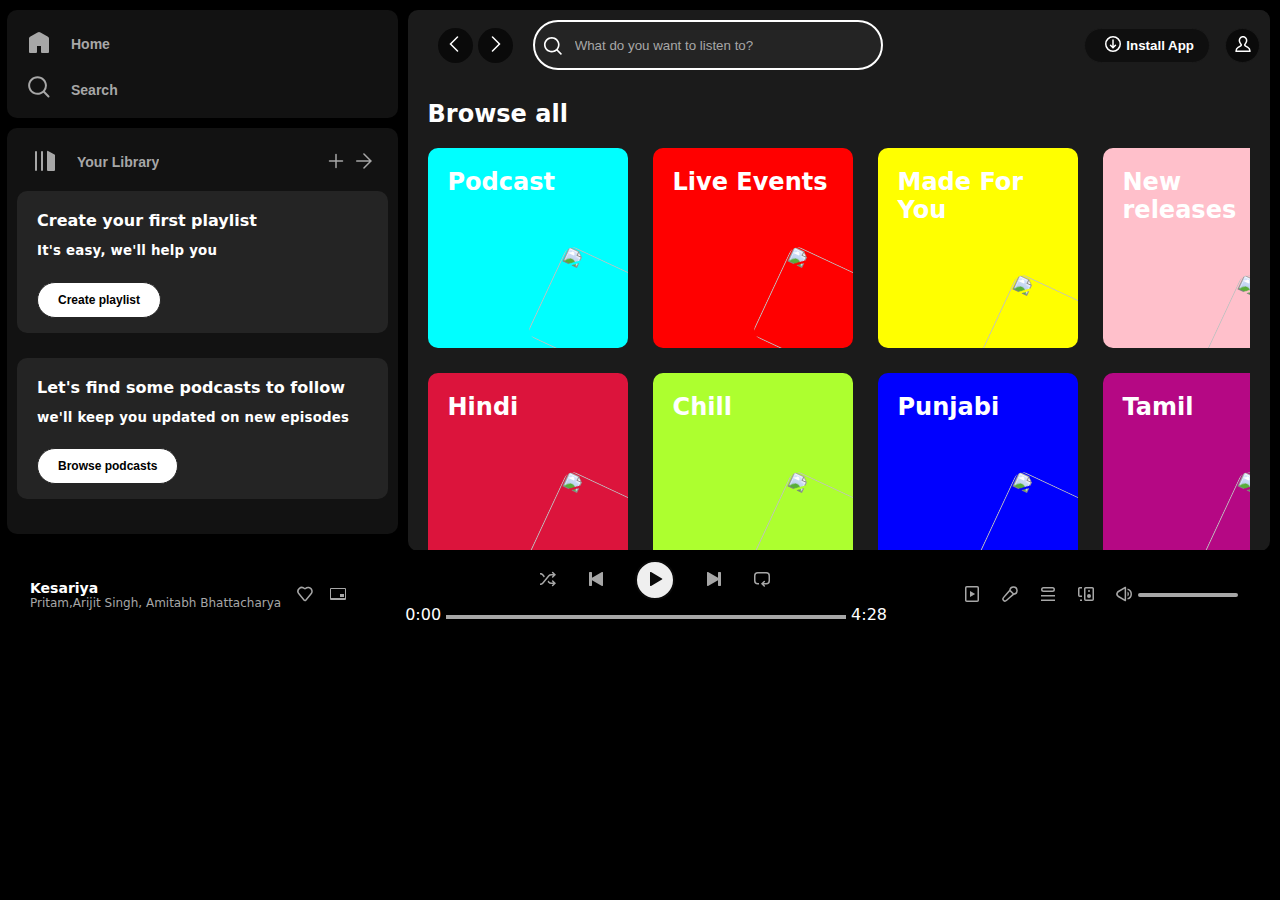
==== asset/page/search/index.html @ deefa43f "Add files via upload" ====
<!DOCTYPE html>
<html>
    <head>
        <meta charset="utf-8" />
        <meta http-equiv="X-UA-Compatible" content="IE=edge" />
        <title></title>
        <meta name="description" content="" />
        <meta name="viewport" content="width=device-width, initial-scale=1" />
        <link rel="stylesheet" href="../main/style.css" />
        <link rel="stylesheet" href="./style.css" />
    </head>
    <body>
        <div class="body">
            <div class="container">
                <div class="container1">
                    <div class="box">
                        <div class="box1">
                            <button class="home" onclick="main()">
                                <div class="home1">
                                    <svg role="img" height="24" width="24" aria-hidden="true" id="svg-home" class="svg svg-home" viewBox="0 0 24 24" data-encore-id="icon"><path d="M13.5 1.515a3 3 0 0 0-3 0L3 5.845a2 2 0 0 0-1 1.732V21a1 1 0 0 0 1 1h6a1 1 0 0 0 1-1v-6h4v6a1 1 0 0 0 1 1h6a1 1 0 0 0 1-1V7.577a2 2 0 0 0-1-1.732l-7.5-4.33z"></path></svg>
                                </div>
                                <div class="home2">
                                    <h4 id="home">Home</h4>
                                </div>
                            </button>
                            <button class="home search">
                                <div class="home1 search1">
                                    <svg role="img" height="24" width="24" aria-hidden="true" class="svg svg-home svg-search" viewBox="0 0 24 24" data-encore-id="icon"><path d="M10.533 1.279c-5.18 0-9.407 4.14-9.407 9.279s4.226 9.279 9.407 9.279c2.234 0 4.29-.77 5.907-2.058l4.353 4.353a1 1 0 1 0 1.414-1.414l-4.344-4.344a9.157 9.157 0 0 0 2.077-5.816c0-5.14-4.226-9.28-9.407-9.28zm-7.407 9.279c0-4.006 3.302-7.28 7.407-7.28s7.407 3.274 7.407 7.28-3.302 7.279-7.407 7.279-7.407-3.273-7.407-7.28z"></path></svg>
                                </div>
                                <div class="home2 search2">
                                    <h4>Search</h4>
                                </div>
                            </button>
                        </div>
                        <div class="box2 bx">
                            <div class="ur-lib home">
                                <button class="box2">
                                    <div class="ur-lib1 home1">
                                        <svg role="img" height="24" width="24" aria-hidden="true" viewBox="0 0 24 24" data-encore-id="icon" class="svg-ur-lib svg"><path d="M3 22a1 1 0 0 1-1-1V3a1 1 0 0 1 2 0v18a1 1 0 0 1-1 1zM15.5 2.134A1 1 0 0 0 14 3v18a1 1 0 0 0 1 1h6a1 1 0 0 0 1-1V6.464a1 1 0 0 0-.5-.866l-6-3.464zM9 2a1 1 0 0 0-1 1v18a1 1 0 1 0 2 0V3a1 1 0 0 0-1-1z"></path></svg>
                                    </div>
                                    <div class="ur-lib2 home2">
                                        <h4><a href="">Your Library</a></h4>
                                    </div>
                                </button>
                                <div class="svg-ur-lib2">
                                    <button>
                                        <svg role="img" height="16" width="16" aria-hidden="true" viewBox="0 0 16 16" data-encore-id="icon" class="svg-ur-lib3 svg"><path d="M15.25 8a.75.75 0 0 1-.75.75H8.75v5.75a.75.75 0 0 1-1.5 0V8.75H1.5a.75.75 0 0 1 0-1.5h5.75V1.5a.75.75 0 0 1 1.5 0v5.75h5.75a.75.75 0 0 1 .75.75z"></path></svg>
                                    </button>
                                    <button>
                                        <svg role="img" height="16" width="16" aria-hidden="true" viewBox="0 0 16 16" data-encore-id="icon" class="svg"><path d="M7.19 1A.749.749 0 0 1 8.47.47L16 7.99l-7.53 7.521a.75.75 0 0 1-1.234-.815.75.75 0 0 1 .174-.243l5.72-5.714H.75a.75.75 0 1 1 0-1.498h12.38L7.41 1.529a.749.749 0 0 1-.22-.53z"></path></svg>
                                    </button>
                                </div>
                            </div>
                            <div class="ur-lib-">
                                <div class="box2-">
                                    <h4>Create your first playlist</h4>
                                    <p>It's easy, we'll help you</p>
                                    <button class="btn1">Create playlist</button>
                                </div>
                                <div class="box2- b2-">
                                    <h4>Let's find some podcasts to follow</h4>
                                    <p>we'll keep you updated on new episodes</p>
                                    <button class="btn1">Browse podcasts</button>
                                </div>
                            </div>
                        </div>
                    </div>
                </div>
                <div class="container2">
                    <header class="header">
                        <div class="search">
                            <div class="l-r">
                                <button class="btn-svg" onclick="main()">
                                    <svg role="img" height="16" width="16" aria-hidden="true" class="svg-l-r" viewBox="0 0 16 16" data-encore-id="icon"><path d="M11.03.47a.75.75 0 0 1 0 1.06L4.56 8l6.47 6.47a.75.75 0 1 1-1.06 1.06L2.44 8 9.97.47a.75.75 0 0 1 1.06 0z"></path></svg>
                                </button>
                                <button class="btn-svg">
                                    <svg role="img" height="16" width="16" aria-hidden="true" class="svg-l-r" viewBox="0 0 16 16" data-encore-id="icon"><path d="M4.97.47a.75.75 0 0 0 0 1.06L11.44 8l-6.47 6.47a.75.75 0 1 0 1.06 1.06L13.56 8 6.03.47a.75.75 0 0 0-1.06 0z"></path></svg>
                                </button>
                            </div>
                            <button class="search-h">
                                <div class="home1 search1">
                                    <svg role="img" height="24" width="24" aria-hidden="true" class="svg svg-home svg-search-" viewBox="0 0 24 24" data-encore-id="icon"><path d="M10.533 1.279c-5.18 0-9.407 4.14-9.407 9.279s4.226 9.279 9.407 9.279c2.234 0 4.29-.77 5.907-2.058l4.353 4.353a1 1 0 1 0 1.414-1.414l-4.344-4.344a9.157 9.157 0 0 0 2.077-5.816c0-5.14-4.226-9.28-9.407-9.28zm-7.407 9.279c0-4.006 3.302-7.28 7.407-7.28s7.407 3.274 7.407 7.28-3.302 7.279-7.407 7.279-7.407-3.273-7.407-7.28z"></path></svg>
                                </div>
                                <span>What do you want to listen to?</span>
                            </button>
                        </div>

                        <div class="header-box">
                            <button class="btn-i-a i-a">
                                <div class="">
                                    <svg role="img" height="16" width="16" aria-hidden="true" viewBox="0 0 16 16" data-encore-id="icon" class="svg-i-a">
                                        <path d="M4.995 8.745a.75.75 0 0 1 1.06 0L7.25 9.939V4a.75.75 0 0 1 1.5 0v5.94l1.195-1.195a.75.75 0 1 1 1.06 1.06L8 12.811l-.528-.528a.945.945 0 0 1-.005-.005L4.995 9.805a.75.75 0 0 1 0-1.06z"></path>
                                        <path d="M0 8a8 8 0 1 1 16 0A8 8 0 0 1 0 8zm8-6.5a6.5 6.5 0 1 0 0 13 6.5 6.5 0 0 0 0-13z"></path>
                                    </svg>
                                </div>
                                <h4>Install App</h4>
                            </button>
                            <button class="profile btn-svg">
                                <svg role="img" height="16" width="16" aria-hidden="true" data-testid="user-icon" viewBox="0 0 16 16" data-encore-id="icon" class="svg-l-r">
                                    <path d="M6.233.371a4.388 4.388 0 0 1 5.002 1.052c.421.459.713.992.904 1.554.143.421.263 1.173.22 1.894-.078 1.322-.638 2.408-1.399 3.316l-.127.152a.75.75 0 0 0 .201 1.13l2.209 1.275a4.75 4.75 0 0 1 2.375 4.114V16H.382v-1.143a4.75 4.75 0 0 1 2.375-4.113l2.209-1.275a.75.75 0 0 0 .201-1.13l-.126-.152c-.761-.908-1.322-1.994-1.4-3.316-.043-.721.077-1.473.22-1.894a4.346 4.346 0 0 1 .904-1.554c.411-.448.91-.807 1.468-1.052zM8 1.5a2.888 2.888 0 0 0-2.13.937 2.85 2.85 0 0 0-.588 1.022c-.077.226-.175.783-.143 1.323.054.921.44 1.712 1.051 2.442l.002.001.127.153a2.25 2.25 0 0 1-.603 3.39l-2.209 1.275A3.25 3.25 0 0 0 1.902 14.5h12.196a3.25 3.25 0 0 0-1.605-2.457l-2.209-1.275a2.25 2.25 0 0 1-.603-3.39l.127-.153.002-.001c.612-.73.997-1.52 1.052-2.442.032-.54-.067-1.097-.144-1.323a2.85 2.85 0 0 0-.588-1.022A2.888 2.888 0 0 0 8 1.5z"></path>
                                </svg>
                            </button>
                        </div>
                    </header>


                    <div class="contain">
                        <h2>Browse all</h2>
                        <div class="c-cards">
                            <a href="#" style="background-color: aqua;" class="cards">
                                <div class="card1">
                                    <h2>Podcast</h2>
                                </div>
                                <div class="card2">
                                    <img src="https://i.scdn.co/image/ab6765630000ba8a9417936d038e7a2f8dee2554" class="card-img">
                                </div>
                            </a>
                            <a style="background-color: red;"class="cards">
                                <div class="card1">
                                    <h2>Live Events</h2>
                                </div>
                                <div class="card2">
                                    <img src="https://concerts.spotifycdn.com/images/live-events_category-image.jpg" class="card-img">
                                </div>
                            </a>
                            <a style="background-color: yellow;"class="cards">
                                <div class="card1">
                                    <h2>Made For You</h2>
                                </div>
                                <div class="card2">
                                    <img src="https://t.scdn.co/images/ea364e99656e46a096ea1df50f581efe" class="card-img">
                                </div>
                            </a>
                            <a style="background-color: pink;"class="cards">
                                <div class="card1">
                                    <h2>New releases</h2>
                                </div>
                                <div class="card2">
                                    <img src="https://i.scdn.co/image/ab67706f000000027ea4d505212b9de1f72c5112" class="card-img">
                                </div>
                            </a>
                            <a style="background-color: crimson;" class="cards">
                                <div class="card1">
                                    <h2>Hindi</h2>
                                </div>
                                <div class="card2">
                                    <img src="https://i.scdn.co/image/ab67fb8200005cafd6daeecb3d85e27295be6557" class="card-img">
                                </div>
                            </a>
                            <a style="background-color: greenyellow;"class="cards">
                                <div class="card1">
                                    <h2>Chill</h2>
                                </div>
                                <div class="card2">
                                    <img src="https://i.scdn.co/image/ab67fb8200005caf47e942f5bea637f4f4760170" class="card-img">
                                </div>
                            </a>
                            <a style="background-color: blue;"class="cards">
                                <div class="card1">
                                    <h2>Punjabi</h2>
                                </div>
                                <div class="card2">
                                    <img src="https://i.scdn.co/image/ab67706f00000002461fda205f5f952eff8bae70" class="card-img">
                                </div>
                            </a>
                            <a style="background-color: rgb(181, 8, 132);"class="cards">
                                <div class="card1">
                                    <h2>Tamil</h2>
                                </div>
                                <div class="card2">
                                    <img src="https://i.scdn.co/image/ab67fb8200005caf4b3beede484da74b233fa299" class="card-img">
                                </div>
                            </a>
                            <a style="background-color: rgb(175, 238, 73);" class="cards">
                                <div class="card1">
                                    <h2>Charts</h2>
                                </div>
                                <div class="card2">
                                    <img src="	https://charts-images.scdn.co/assets/locale_en/regional/weekly/region_global_default.jpg" class="card-img">
                                </div>
                            </a>
                            <a style="background-color: rgb(255, 119, 0);"class="cards">
                                <div class="card1">
                                    <h2>Pop</h2>
                                </div>
                                <div class="card2">
                                    <img src="https://i.scdn.co/image/ab67fb8200005cafa862ab80dd85682b37c4e768" class="card-img">
                                </div>
                            </a>
                            <a style="background-color: rgb(98, 105, 215);"class="cards">
                                <div class="card1">
                                    <h2>Trending</h2>
                                </div>
                                <div class="card2">
                                    <img src="https://i.scdn.co/image/ab67fb8200005caf1867113f5218598847550acd" class="card-img">
                                </div>
                            </a>
                            <a style="background-color: rgb(10, 74, 74);"class="cards">
                                <div class="card1">
                                    <h2>Love</h2>
                                </div>
                                <div class="card2">
                                    <img src="https://i.scdn.co/image/ab67fb8200005cafb03c6f8e7efca2ae36f41b31" class="card-img">
                                </div>
                            </a>
                            <a style="background-color: rgb(85, 118, 103);" class="cards">
                                <div class="card1">
                                    <h2>Mood</h2>
                                </div>
                                <div class="card2">
                                    <img src="	https://i.scdn.co/image/ab67fb8200005caf271f9d895003c5f5561c1354" class="card-img">
                                </div>
                            </a>
                            <a style="background-color: aqua;"class="cards">
                                <div class="card1">
                                    <h2>Discover</h2>
                                </div>
                                <div class="card2">
                                    <img src="	https://t.scdn.co/images/d0fb2ab104dc4846bdc56d72b0b0d785.jpeg" class="card-img">
                                </div>
                            </a>
                            <a style="background-color: rgb(131, 15, 124);"class="cards">
                                <div class="card1">
                                    <h2>Party</h2>
                                </div>
                                <div class="card2">
                                    <img src="https://i.scdn.co/image/ab67fb8200005cafcbf80f8ea695536eace4fd2c" class="card-img">
                                </div>
                            </a>
                            <a style="background-color: rgb(255, 238, 0);"class="cards">
                                <div class="card1">
                                    <h2>Hip-Hop</h2>
                                </div>
                                <div class="card2">
                                    <img src="https://i.scdn.co/image/ab67fb8200005caf7e11c8413dc33c00740579c1" class="card-img">
                                </div>
                            </a>
                        </div>
                        
                        
                        
                        
                    </div>
                </div>
            </div>
            <div class="play">
                <div class="song">
                    <div class="pic">
                        <img src="./asset/image/song.jpg" alt="" class="p-song" />
                    </div>
                    <div class="name">
                        <div class="name-">
                            <div class="s-name">Kesariya</div>
                            <div class="s-singer">Pritam,Arijit Singh, Amitabh Bhattacharya</div>
                        </div>
                        
                        <div class="svg-song">
                            <button class="s-like">
                                <svg role="img" height="16" width="16" aria-hidden="true" viewBox="0 0 16 16" data-encore-id="icon" class="haNxPq"><path d="M1.69 2A4.582 4.582 0 0 1 8 2.023 4.583 4.583 0 0 1 11.88.817h.002a4.618 4.618 0 0 1 3.782 3.65v.003a4.543 4.543 0 0 1-1.011 3.84L9.35 14.629a1.765 1.765 0 0 1-2.093.464 1.762 1.762 0 0 1-.605-.463L1.348 8.309A4.582 4.582 0 0 1 1.689 2zm3.158.252A3.082 3.082 0 0 0 2.49 7.337l.005.005L7.8 13.664a.264.264 0 0 0 .311.069.262.262 0 0 0 .09-.069l5.312-6.33a3.043 3.043 0 0 0 .68-2.573 3.118 3.118 0 0 0-2.551-2.463 3.079 3.079 0 0 0-2.612.816l-.007.007a1.501 1.501 0 0 1-2.045 0l-.009-.008a3.082 3.082 0 0 0-2.121-.861z"></path></svg>
                            </button>
                            <button class="s-p-i-p">
                                <svg width="16" height="16" xmlns="http://www.w3.org/2000/svg" class="haNxPq">
                                    <g fill="#a7a7a7" fill-rule="evenodd">
                                        <path d="M1 3v9h14V3H1zm0-1h14a1 1 0 0 1 1 1v10a1 1 0 0 1-1 1H1a1 1 0 0 1-1-1V3a1 1 0 0 1 1-1z" fill-rule="nonzero"></path>
                                        <path d="M10 8h4v3h-4z"></path>
                                    </g>
                                </svg>
                            </button>
                        </div>
                    </div>
                </div>
                <div class="playing">
                    <div class="p-btn">
                        <button class="a">
                            <svg role="img" height="16" width="16" aria-hidden="true" viewBox="0 0 16 16" data-encore-id="icon" class="Svg-sc-ytk21e-0 haNxPq"><path d="M13.151.922a.75.75 0 1 0-1.06 1.06L13.109 3H11.16a3.75 3.75 0 0 0-2.873 1.34l-6.173 7.356A2.25 2.25 0 0 1 .39 12.5H0V14h.391a3.75 3.75 0 0 0 2.873-1.34l6.173-7.356a2.25 2.25 0 0 1 1.724-.804h1.947l-1.017 1.018a.75.75 0 0 0 1.06 1.06L15.98 3.75 13.15.922zM.391 3.5H0V2h.391c1.109 0 2.16.49 2.873 1.34L4.89 5.277l-.979 1.167-1.796-2.14A2.25 2.25 0 0 0 .39 3.5z"></path><path d="m7.5 10.723.98-1.167.957 1.14a2.25 2.25 0 0 0 1.724.804h1.947l-1.017-1.018a.75.75 0 1 1 1.06-1.06l2.829 2.828-2.829 2.828a.75.75 0 1 1-1.06-1.06L13.109 13H11.16a3.75 3.75 0 0 1-2.873-1.34l-.787-.938z"></path></svg>
                        </button>
                        <button class="b">
                            <svg role="img" height="16" width="16" aria-hidden="true" viewBox="0 0 16 16" data-encore-id="icon" class="Svg-sc-ytk21e-0 haNxPq"><path d="M3.3 1a.7.7 0 0 1 .7.7v5.15l9.95-5.744a.7.7 0 0 1 1.05.606v12.575a.7.7 0 0 1-1.05.607L4 9.149V14.3a.7.7 0 0 1-.7.7H1.7a.7.7 0 0 1-.7-.7V1.7a.7.7 0 0 1 .7-.7h1.6z"></path></svg>
                        </button>
                        <div class="c-">
                            <button class="c"><svg role="img" height="16" width="16" aria-hidden="true" viewBox="0 0 16 16" data-encore-id="icon" class="Svg-sc-ytk21e-0 haNxPq"><path d="M3 1.713a.7.7 0 0 1 1.05-.607l10.89 6.288a.7.7 0 0 1 0 1.212L4.05 14.894A.7.7 0 0 1 3 14.288V1.713z"></path></svg></button>
                        </div>
                        <button class="d">
                            <svg role="img" height="16" width="16" aria-hidden="true" viewBox="0 0 16 16" data-encore-id="icon" class="Svg-sc-ytk21e-0 haNxPq"><path d="M12.7 1a.7.7 0 0 0-.7.7v5.15L2.05 1.107A.7.7 0 0 0 1 1.712v12.575a.7.7 0 0 0 1.05.607L12 9.149V14.3a.7.7 0 0 0 .7.7h1.6a.7.7 0 0 0 .7-.7V1.7a.7.7 0 0 0-.7-.7h-1.6z"></path></svg>
                        </button>
                        <button class="e">
                            <svg role="img" height="16" width="16" aria-hidden="true" viewBox="0 0 16 16" data-encore-id="icon" class="Svg-sc-ytk21e-0 haNxPq"><path d="M0 4.75A3.75 3.75 0 0 1 3.75 1h8.5A3.75 3.75 0 0 1 16 4.75v5a3.75 3.75 0 0 1-3.75 3.75H9.81l1.018 1.018a.75.75 0 1 1-1.06 1.06L6.939 12.75l2.829-2.828a.75.75 0 1 1 1.06 1.06L9.811 12h2.439a2.25 2.25 0 0 0 2.25-2.25v-5a2.25 2.25 0 0 0-2.25-2.25h-8.5A2.25 2.25 0 0 0 1.5 4.75v5A2.25 2.25 0 0 0 3.75 12H5v1.5H3.75A3.75 3.75 0 0 1 0 9.75v-5z"></path></svg>
                        </button>
                    </div>

                    <div class="t-btn">
                        <div><p class="s-time">0:00</p></div>
                        <div class="t-line"></div>
                        <div><p class="s-time">4:28</p></div>
                    </div>
                </div>
                <div class="view">
                    <div class="n-p-v">
                        <button class="a1 d1">
                            <svg role="img" height="16" width="16" aria-hidden="true" viewBox="0 0 16 16" data-encore-id="icon" class="Svg-sc-ytk21e-0 haNxPq"><path d="M11.196 8 6 5v6l5.196-3z"></path><path d="M15.002 1.75A1.75 1.75 0 0 0 13.252 0h-10.5a1.75 1.75 0 0 0-1.75 1.75v12.5c0 .966.783 1.75 1.75 1.75h10.5a1.75 1.75 0 0 0 1.75-1.75V1.75zm-1.75-.25a.25.25 0 0 1 .25.25v12.5a.25.25 0 0 1-.25.25h-10.5a.25.25 0 0 1-.25-.25V1.75a.25.25 0 0 1 .25-.25h10.5z"></path></svg>
                        </button>
                    </div>
                    <div class="lyrics">
                        <button class="a2 d1">
                            <svg role="img" height="16" width="16" aria-hidden="true" viewBox="0 0 16 16" data-encore-id="icon" class="Svg-sc-ytk21e-0 haNxPq"><path d="M13.426 2.574a2.831 2.831 0 0 0-4.797 1.55l3.247 3.247a2.831 2.831 0 0 0 1.55-4.797zM10.5 8.118l-2.619-2.62A63303.13 63303.13 0 0 0 4.74 9.075L2.065 12.12a1.287 1.287 0 0 0 1.816 1.816l3.06-2.688 3.56-3.129zM7.12 4.094a4.331 4.331 0 1 1 4.786 4.786l-3.974 3.493-3.06 2.689a2.787 2.787 0 0 1-3.933-3.933l2.676-3.045 3.505-3.99z"></path></svg>
                        </button>
                    </div>
                    <div class="queue">
                        <button class="a3 d1">
                            <svg role="img" height="16" width="16" aria-hidden="true" viewBox="0 0 16 16" data-encore-id="icon" class="Svg-sc-ytk21e-0 haNxPq"><path d="M15 15H1v-1.5h14V15zm0-4.5H1V9h14v1.5zm-14-7A2.5 2.5 0 0 1 3.5 1h9a2.5 2.5 0 0 1 0 5h-9A2.5 2.5 0 0 1 1 3.5zm2.5-1a1 1 0 0 0 0 2h9a1 1 0 1 0 0-2h-9z"></path></svg>
                        </button>
                    </div>
                    <div class="c-t-d">
                        <button class="a4 d1">
                            <svg role="presentation" height="16" width="16" aria-hidden="true" class="Svg-sc-ytk21e-0 haNxPq" viewBox="0 0 16 16" data-encore-id="icon"><path d="M6 2.75C6 1.784 6.784 1 7.75 1h6.5c.966 0 1.75.784 1.75 1.75v10.5A1.75 1.75 0 0 1 14.25 15h-6.5A1.75 1.75 0 0 1 6 13.25V2.75zm1.75-.25a.25.25 0 0 0-.25.25v10.5c0 .138.112.25.25.25h6.5a.25.25 0 0 0 .25-.25V2.75a.25.25 0 0 0-.25-.25h-6.5zm-6 0a.25.25 0 0 0-.25.25v6.5c0 .138.112.25.25.25H4V11H1.75A1.75 1.75 0 0 1 0 9.25v-6.5C0 1.784.784 1 1.75 1H4v1.5H1.75zM4 15H2v-1.5h2V15z"></path><path d="M13 10a2 2 0 1 1-4 0 2 2 0 0 1 4 0zm-1-5a1 1 0 1 1-2 0 1 1 0 0 1 2 0z"></path></svg>
                        </button>
                    </div>
                    <div class="mute">
                        <div class="m-">
                            <button class="a5 d1">
                                <svg role="presentation" height="16" width="16" aria-hidden="true" aria-label="Volume high" id="volume-icon" viewBox="0 0 16 16" data-encore-id="icon" class="Svg-sc-ytk21e-0 haNxPq"><path d="M9.741.85a.75.75 0 0 1 .375.65v13a.75.75 0 0 1-1.125.65l-6.925-4a3.642 3.642 0 0 1-1.33-4.967 3.639 3.639 0 0 1 1.33-1.332l6.925-4a.75.75 0 0 1 .75 0zm-6.924 5.3a2.139 2.139 0 0 0 0 3.7l5.8 3.35V2.8l-5.8 3.35zm8.683 4.29V5.56a2.75 2.75 0 0 1 0 4.88z"></path><path d="M11.5 13.614a5.752 5.752 0 0 0 0-11.228v1.55a4.252 4.252 0 0 1 0 8.127v1.55z"></path></svg>
                            </button>
                        </div>
                        <div class="a6"></div>
                        <div class="mu-"><button class="a7"></button></div>
                    </div>
                </div>
            </div>
        </div>
        


        
        <script src="../main/app.js" async defer></script>
    </body>
</html>
---- asset/page/main/style.css ----
*{
    overflow: hidden ;
}
body{
    background-color: black;
    color: #fff;
    margin: 0 auto;
    height: 100%;
    font-family: system-ui, -apple-system, BlinkMacSystemFont, 'Segoe UI', Roboto, Oxygen, Ubuntu, Cantarell, 'Open Sans', 'Helvetica Neue', sans-serif;
}
.body{
    /* height: 630px; */
    height: 750px;
    overflow-y: scroll;
}
.body::-webkit-scrollbar{
    display: none;
} 

.container{
    display: flex;
    height: 550px;
}
.container1{
    width: 435px;
    height: 99.7%;
}
.box{
    width: 100%;
}
.box1{
    border-radius: 10px;
    background-color: #121212;
    margin: 10px 0px 5px 7px ;
    padding-bottom: 15px;
}
.home{
    width: 100%;
    display: flex;
    align-items: center;
    gap: 20px;
    padding-left: 20px;
}
button.home, .svg-ur-lib2 button{
    cursor: pointer;
    border: none;
    background: none;
}
.svg{
    fill: #a7a7a7;
    margin-top: 20px;
    cursor: pointer;
}
.svg-search{
    margin-top:15px;
}
.home2 h4 {
    margin-bottom: 50px;
    font-weight: bold;
    font-size: 14px;
}

.box2{
    height: 0%;
    padding-bottom: 0px;
    border-radius: 10px;
    background-color: #121212; 
}
.bx{
    height: 100%;  
    margin: 10px 0px 5px 7px ;
}
.ur-lib{
    justify-content:space-between;
    width: 90%;
}
button.box2{
    display: flex;
    align-items: center;
    background: none;
    gap:20px;
    border: none;
}
.home2 h4{
    /* margin-top: 0px; */
    margin-bottom: 0px;
    color: #a7a7a7;
} 
.ur-lib2{
    width: max-content;
}
.ur-lib2 h4 a{
    color: #a7a7a7;
    text-decoration: none;
}
.svg-ur-lib2{
    display: flex;
    justify-content: space-between;
    margin-top: 0px;
}
.svg-ur-lib3{
    margin-top: 20px;
}



.box2-{
    background-color: #242424;
    margin: 15px 10px 25px 10px;
    padding: 20px 20px 15px;
    border-radius: 10px;
}
.b2-{
    /* display: none; */
    margin-bottom: 35px;
}
.box2- h4{
    margin-top: 0px;
    margin-bottom: 10px;
}
.box2- p{
    font-size: smaller;
    font-weight: bold;
    letter-spacing: 0.2px;
}
.btn1, .btn3{
    border: none;
    border-radius: 20px;
    padding: 10px 20px;
    font-size: 12px ;
    font-weight: 900;
    margin-top: 10px;
    cursor: pointer;
    background-color: #fff;
    border: 1px solid #242424;
}
.btn1:hover, .btn3:hover{
    background-color: #f0f0f0;
    border: 1px solid #f0f0f0;
    /* font-size: 12.5px; */
}





.container2{
    border-radius: 10px;
    height: 96.5%;
    width: 900px;
    margin:10px;
    padding:0px 20px 10px 20px;
    overflow-y: scroll;
    background-color: #1b1b1b;
}
.header{
    margin-top: 0 auto;
    padding: 10px;
    width: 100%;
    display: flex;
    align-items: center;
    justify-content: space-between;
    background-color: #1b1b1b;
    position: sticky;
    top: 0px;
    z-index: 1;
}
.btn-svg{
    border: none;
    border-radius: 50%;
    width:35px ;
    height: 35px;
    background-color: #0a0a0a;
}
.svg-l-r{
    fill: #fff;
    cursor: pointer;
}
.header-box{
    display: flex;
    gap: 10px;
}
.btn3{
    margin-top: 5px;
    height: 35px;
    border: none;
    background-color: none;
}
.e-p{
    /* font-weight: 700; */
    letter-spacing: 0.5px;
    border: 1px solid #1b1b1b;
}
.e-p:hover{
    border: 1px solid #fff;
}
.btn-i-a{
    height: 35px;
    border: none;
    background-color: #0f0f0f;
    border-radius: 20px;
    /* padding: 0px 20px; */
}
.i-a{
    padding: 0px;
    margin: 5px;
    display: flex;
    align-items: center;
    gap: 5px;
    cursor: pointer;
    border: 1px solid #1b1b1b;
}
.i-a:hover, .profile:hover{
    border: 1px solid #0f0f0f;
}
.svg-i-a{
    margin: 0px 0px 0px 20px;
    fill: #fff;
}
.btn-i-a h4{
    color: #fff;
    margin: 10px 15px 10px 0px;
    font-weight: 900;
}
.profile{
    border: 1px solid #1b1b1b;
    margin-top: 5px;
}
.contain{
    width: 100%;
    margin-top: 0px;
}
.containt{
    display: flex;
    align-items: center;
    justify-content: space-between;
}
.containt h2:hover{
    text-decoration: underline;
}
.containt a{
    color: #a7a7a7;
    color: #fff;
    text-decoration: none;
}
.containt a:hover{
    text-decoration: underline;
}
.main{
    /* display: flex; */
    display: grid;
    grid-template-columns: repeat(4, 1fr);
    gap:20px;
}
.card{
    position: relative;
    padding: 15px;
    /* min-height: 200px; */
    /* max-height:250px; */
    min-width: 150px;
    max-width: 180px;
    background-color: #171717;
    border-radius: 10px;
}
.card:hover{
    background-color:#242424;
}
.card-img{
    width: 100%;
    height: 160px;
    border-radius: 10px;
}
/* .card-img-{
    position: absolute;
    left:8px;
    bottom: 80px;
    height: 50px;
    border-radius: 5px;
} */
.card p{
    font-size: 14px;
    color: #a7a7a7;
    filter: contrast(70%);
}
.card h4{
    margin-top: 5px;
    margin-bottom: 0px;
}
.card p{
    margin-top: 5px;
    margin-bottom: 10px;
}
.Barbie-Vs-Oppenheimer .main .card h4 {
    margin-bottom: 0px;
    margin-top: 10px;
}
.Barbie-Vs-Oppenheimer .main .card p{
    margin-top: 5px;
}



.play{
    /* background-color: red; */
    height: 90px;
    padding-left: 20px;
    padding-right: 20px;
    display: flex;
    justify-content: space-between;
    align-items: center;
    /* align-items: center; */
    /* display: none; */
}
.song{
    display: flex;
    align-items: center;
    gap:10px
}
.p-song{
    width: 60px;
    border-radius: 5px;
}
.name{
    display: flex;
    align-items: center;
    gap: 10px;
}
.s-name{
    font-size: 14px;
    font-weight:600;
}
.s-singer{
    font-size: 12px;
    color: #a7a7a7;
}

.svg-song button{
    background: none;
    border: none;
}
.haNxPq{
    fill: #a7a7a7;

}

.playing{
    width:500px
}
.p-btn{
    display: flex;
    justify-content: center;
    gap:20px;
    margin-top: 5px;
    margin-bottom: 0px;
}
.a, .b, .d, .e{
    background: none;
    border: none;
} 
.a svg, .b svg, .d svg, .e svg{
    fill:#a7a7a7
}
.a svg:hover, .b svg:hover, .d svg:hover, .e svg:hover{
    fill: #fff;
}
.c-{
    height: 45px;
    width: 45px;
    padding-top: 5px;
    padding-left: 5px;
}
.c{
    border-radius: 50%;
    border: none;
    height: 40px;
    width: 40px;
    margin-right: 10px;
    border: 2px solid #0a0a0a;
}
.c svg{
    fill:#0a0a0a
}
.c:hover{
    border: 2px solid #fff;
}

.t-btn{
    display: flex;
    gap: 5px;
    margin-top: 0px;
}
.s-time{
    margin-top: 0px;
}
.t-line{
    width: 80%;
    height: 4px;
    margin-top: 10px;
    background-color: #a7a7a7;
}


.view{
    display: flex;
    gap:10px
}
.d1{
    background: none;
    border: none;
    fill: #a7a7a7;
}
.d1 svg:hover{
    fill: #fff;
}
.mute{
    display: flex;
    align-items: center;
    width: 150px;
}
.m-{
}
.a6{
    width: 100px;
    height: 4px;
    border-radius: 10px;
    background-color: #a7a7a7;
}
.mu-{
    margin-top: 0px;
}
.a7{
    height: 15px;
    width: 10px;
    border-radius: 50%;
    border: none;
    display: none;
}
.a7:hover{
    display: contents;
}
.mute:hover{
    .a7{
        display:block;
    }
    .a6{
        background-color: #1db954;
    }
    .a5 svg{
        fill: #fff;
    }
}





    ::-webkit-scrollbar {
        width: 10px;
        height: 12px;
        border-radius: 50%;
        position: static;
    }
    /* Track */
    ::-webkit-scrollbar-track {
        background: #1b1b1b; 
        /* border-radius: 50%; */
    } 
    /* Handle */
    ::-webkit-scrollbar-thumb {
        background: #121212; 
    } 
    /* Handle on hover */
    ::-webkit-scrollbar-thumb:hover {
            background: #555;
    }




@media(max-width:1050px) {
    
    .container1{
        max-width: 30px;
        min-width: 330px;
    }
    .container2{
        min-width:600px
    }
    .playing{
        max-width: 300px;
    }
}



@media (max-width: 800px){
    .body{      
        overflow-x: scroll;
    }
    .body::-webkit-scrollbar{
    display: none;
    }
    .container{      
        width: 960px;
    }
    .container1{
        min-width: 310px;
    }
    .container2{
        min-width:600px;
    }
    .header{
        width: 600px;
    }
    .contain{
        width:600px;
    }
    .box2- p{
        font-size: 11px;
        font-weight: 500;
        letter-spacing: 0px;
    }
    .b2-{
        height: 120px;
    }
    
    .play{
        width: 920px;
    }
    .song{
        width: 300px;
        
    }
    .playing{
        width:300px;
    }
    .name{
        display: flex;
        align-items: center;
        gap: 0px;
    }
    .svg-song{
        display: flex;
    }
    .p-btn{
        gap:10px
    }
    .t-btn{
        justify-content: center;
    }
    .t-line{
        width: 70%;
    }
}
@media(max-height:630px){
    .body{
        height: 640px;
        overflow-y: scroll;
    }
    .body::-webkit-scrollbar{
        display: none;
    } 
    
    
    .container1{ 
        height: 530px;
        height: 98.5%;
        border-radius: 10px;
    }
    .container2{
        height: 95%;
    }
    .play{
        height: 90px;
    }
    
}
---- asset/page/search/style.css ----
.container2{
    border-radius: 10px;
    /* height: 95%; */
    width: 900px;
    margin:10px;
    padding:0px 20px 10px 20px;
    overflow-y: scroll;
    background-color: #1b1b1b;
}
.header{
    margin-top: 0 auto;
    padding: 10px;
    width: 100%;
    display: flex;
    align-items: center;
    justify-content: space-between;
    background-color: #1b1b1b;
    position: sticky;
    top: 0px;
    z-index: 1;
}
.search{
    display: flex;
    gap: 20px;
    align-items: center;
}
.search-h{
    height: 50px;
    width: 350px;
    background-color: #242424;
    border-radius: 50px;
    border:2px solid #fff;
    display: flex;
    align-items: center;
    gap:10px;
}
.svg-search-{
    fill: #fff;
    height: 20px;
    margin-bottom: 15px;
}
.search-h span{
    color: #a7a7a7;
}


.c-cards{
    display: grid;
    gap:25px;
    grid-auto-rows: 200px;
    grid-auto-columns: 100px;
    grid-template-columns: repeat(4, 1fr);
}
.cards{
    border-radius: 10px;
    text-decoration: none;
    width: 200px;
}
.card1 h2{
    padding-left: 20px;
    color: #fff;
    
}
.card-img{
    height: 100px;
    width: 100px;
    transform: rotate(25deg) translate(15%,-2%);
    margin-top: 40px;
    margin-left: 100px;
}






@media(max-width:1050px) {
    
    .container1{
        max-width: 30px;
        min-width: 330px;
    }
    .container2{
        min-width:600px
    }
    .playing{
        max-width: 300px;
    }
}



@media (max-width: 800px){
    .body{      
        overflow-x: scroll;
    }
    .body::-webkit-scrollbar{
    display: none;
    }
    .container{      
        width: 960px;
    }
    .container1{
        min-width: 310px;
    }
    .container2{
        min-width:600px;
    }
    .header{
        width: 600px;
    }
    .contain{
        width:600px;
    }
    .box2- p{
        font-size: 11px;
        font-weight: 500;
        letter-spacing: 0px;
    }
    .b2-{
        height: 120px;
    }
    
    .play{
        width: 920px;
    }
    .song{
        width: 300px;
        
    }
    .playing{
        width:300px;
    }
    .name{
        display: flex;
        align-items: center;
        gap: 0px;
    }
    .svg-song{
        display: flex;
    }
    .p-btn{
        gap:10px
    }
    .t-btn{
        justify-content: center;
    }
    .t-line{
        width: 70%;
    }
}
@media(max-height:630px){
    .body{
        height: 640px;
        overflow-y: scroll;
    }
    .body::-webkit-scrollbar{
        display: none;
    } 
    
    
    .container1{ 
        height: 530px;
        height: 98.5%;
        border-radius: 10px;
    }
    .container2{
        height: 95%;
    }
    .play{
        height: 90px;
    }
    
}
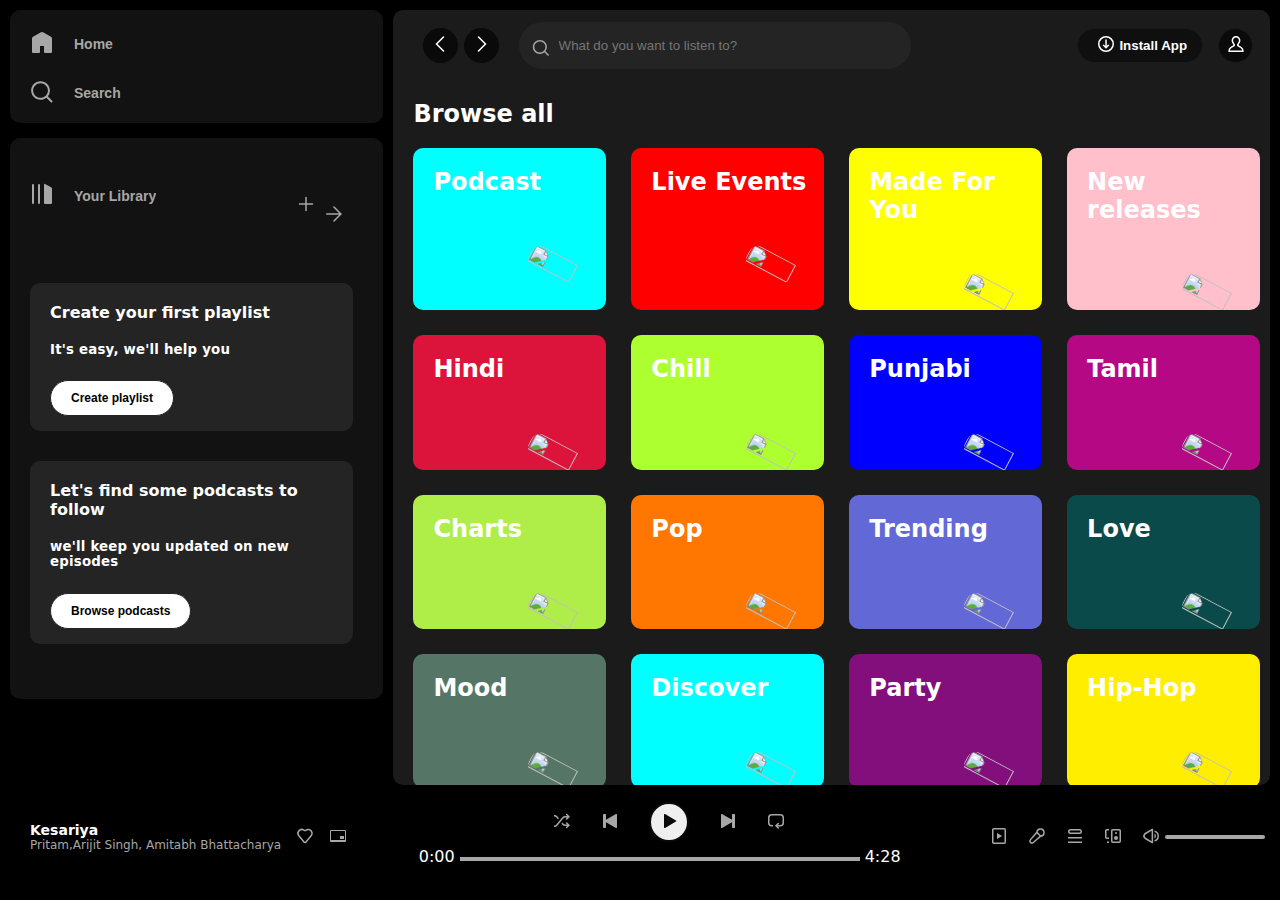
==== commit 43a92e4d: "Update index.html" ====
--- a/asset/page/search/index.html
+++ b/asset/page/search/index.html
@@ -1,336 +1,469 @@
 <!DOCTYPE html>
 <html>
-    <head>
-        <meta charset="utf-8" />
-        <meta http-equiv="X-UA-Compatible" content="IE=edge" />
-        <title></title>
-        <meta name="description" content="" />
-        <meta name="viewport" content="width=device-width, initial-scale=1" />
-        <link rel="stylesheet" href="../main/style.css" />
-        <link rel="stylesheet" href="./style.css" />
-    </head>
-    <body>
-        <div class="body">
-            <div class="container">
-                <div class="container1">
-                    <div class="box">
-                        <div class="box1">
-                            <button class="home" onclick="main()">
-                                <div class="home1">
-                                    <svg role="img" height="24" width="24" aria-hidden="true" id="svg-home" class="svg svg-home" viewBox="0 0 24 24" data-encore-id="icon"><path d="M13.5 1.515a3 3 0 0 0-3 0L3 5.845a2 2 0 0 0-1 1.732V21a1 1 0 0 0 1 1h6a1 1 0 0 0 1-1v-6h4v6a1 1 0 0 0 1 1h6a1 1 0 0 0 1-1V7.577a2 2 0 0 0-1-1.732l-7.5-4.33z"></path></svg>
+
+<head>
+    <meta charset="utf-8" />
+    <meta http-equiv="X-UA-Compatible" content="IE=edge" />
+    <title></title>
+    <meta name="description" content="" />
+    <meta name="viewport" content="width=device-width, initial-scale=1" />
+    <link rel="stylesheet" href="../main/style.css" />
+    <link rel="stylesheet" href="./style.css" />
+</head>
+
+<body>
+    <div class="body">
+        <div class="container">
+            <div class="container1">
+                <div class="box">
+                    <div class="box1">
+                        <button class="home" onclick="main()">
+                            <div class="home1">
+                                <svg role="img" height="24" width="24" aria-hidden="true" id="svg-home"
+                                    class="svg svg-home" viewBox="0 0 24 24" data-encore-id="icon">
+                                    <path
+                                        d="M13.5 1.515a3 3 0 0 0-3 0L3 5.845a2 2 0 0 0-1 1.732V21a1 1 0 0 0 1 1h6a1 1 0 0 0 1-1v-6h4v6a1 1 0 0 0 1 1h6a1 1 0 0 0 1-1V7.577a2 2 0 0 0-1-1.732l-7.5-4.33z">
+                                    </path>
+                                </svg>
+                            </div>
+                            <div class="home2">
+                                <h4 id="home">Home</h4>
+                            </div>
+                        </button>
+                        <button class="home search">
+                            <div class="home1 search1">
+                                <svg role="img" height="24" width="24" aria-hidden="true"
+                                    class="svg svg-home svg-search" viewBox="0 0 24 24" data-encore-id="icon">
+                                    <path
+                                        d="M10.533 1.279c-5.18 0-9.407 4.14-9.407 9.279s4.226 9.279 9.407 9.279c2.234 0 4.29-.77 5.907-2.058l4.353 4.353a1 1 0 1 0 1.414-1.414l-4.344-4.344a9.157 9.157 0 0 0 2.077-5.816c0-5.14-4.226-9.28-9.407-9.28zm-7.407 9.279c0-4.006 3.302-7.28 7.407-7.28s7.407 3.274 7.407 7.28-3.302 7.279-7.407 7.279-7.407-3.273-7.407-7.28z">
+                                    </path>
+                                </svg>
+                            </div>
+                            <div class="home2 search2">
+                                <h4>Search</h4>
+                            </div>
+                        </button>
+                    </div>
+                    <div class="box2 bx">
+                        <div class="ur-lib home">
+                            <button class="box2">
+                                <div class="ur-lib1 home1">
+                                    <svg role="img" height="24" width="24" aria-hidden="true" viewBox="0 0 24 24"
+                                        data-encore-id="icon" class="svg-ur-lib svg">
+                                        <path
+                                            d="M3 22a1 1 0 0 1-1-1V3a1 1 0 0 1 2 0v18a1 1 0 0 1-1 1zM15.5 2.134A1 1 0 0 0 14 3v18a1 1 0 0 0 1 1h6a1 1 0 0 0 1-1V6.464a1 1 0 0 0-.5-.866l-6-3.464zM9 2a1 1 0 0 0-1 1v18a1 1 0 1 0 2 0V3a1 1 0 0 0-1-1z">
+                                        </path>
+                                    </svg>
                                 </div>
-                                <div class="home2">
-                                    <h4 id="home">Home</h4>
+                                <div class="ur-lib2 home2">
+                                    <h4><a href="">Your Library</a></h4>
                                 </div>
                             </button>
-                            <button class="home search">
-                                <div class="home1 search1">
-                                    <svg role="img" height="24" width="24" aria-hidden="true" class="svg svg-home svg-search" viewBox="0 0 24 24" data-encore-id="icon"><path d="M10.533 1.279c-5.18 0-9.407 4.14-9.407 9.279s4.226 9.279 9.407 9.279c2.234 0 4.29-.77 5.907-2.058l4.353 4.353a1 1 0 1 0 1.414-1.414l-4.344-4.344a9.157 9.157 0 0 0 2.077-5.816c0-5.14-4.226-9.28-9.407-9.28zm-7.407 9.279c0-4.006 3.302-7.28 7.407-7.28s7.407 3.274 7.407 7.28-3.302 7.279-7.407 7.279-7.407-3.273-7.407-7.28z"></path></svg>
-                                </div>
-                                <div class="home2 search2">
-                                    <h4>Search</h4>
-                                </div>
+                            <div class="svg-ur-lib2">
+                                <button>
+                                    <svg role="img" height="16" width="16" aria-hidden="true" viewBox="0 0 16 16"
+                                        data-encore-id="icon" class="svg-ur-lib3 svg">
+                                        <path
+                                            d="M15.25 8a.75.75 0 0 1-.75.75H8.75v5.75a.75.75 0 0 1-1.5 0V8.75H1.5a.75.75 0 0 1 0-1.5h5.75V1.5a.75.75 0 0 1 1.5 0v5.75h5.75a.75.75 0 0 1 .75.75z">
+                                        </path>
+                                    </svg>
+                                </button>
+                                <button>
+                                    <svg role="img" height="16" width="16" aria-hidden="true" viewBox="0 0 16 16"
+                                        data-encore-id="icon" class="svg">
+                                        <path
+                                            d="M7.19 1A.749.749 0 0 1 8.47.47L16 7.99l-7.53 7.521a.75.75 0 0 1-1.234-.815.75.75 0 0 1 .174-.243l5.72-5.714H.75a.75.75 0 1 1 0-1.498h12.38L7.41 1.529a.749.749 0 0 1-.22-.53z">
+                                        </path>
+                                    </svg>
+                                </button>
+                            </div>
+                        </div>
+                        <div class="ur-lib-">
+                            <div class="box2-">
+                                <h4>Create your first playlist</h4>
+                                <p>It's easy, we'll help you</p>
+                                <button class="btn1">Create playlist</button>
+                            </div>
+                            <div class="box2- b2-">
+                                <h4>Let's find some podcasts to follow</h4>
+                                <p>we'll keep you updated on new episodes</p>
+                                <button class="btn1">Browse podcasts</button>
+                            </div>
+                        </div>
+                    </div>
+                </div>
+            </div>
+            <div class="container2">
+                <header class="header">
+                    <div class="search">
+                        <div class="l-r">
+                            <button class="btn-svg" onclick="main()">
+                                <svg role="img" height="16" width="16" aria-hidden="true" class="svg-l-r"
+                                    viewBox="0 0 16 16" data-encore-id="icon">
+                                    <path
+                                        d="M11.03.47a.75.75 0 0 1 0 1.06L4.56 8l6.47 6.47a.75.75 0 1 1-1.06 1.06L2.44 8 9.97.47a.75.75 0 0 1 1.06 0z">
+                                    </path>
+                                </svg>
+                            </button>
+                            <button class="btn-svg">
+                                <svg role="img" height="16" width="16" aria-hidden="true" class="svg-l-r"
+                                    viewBox="0 0 16 16" data-encore-id="icon">
+                                    <path
+                                        d="M4.97.47a.75.75 0 0 0 0 1.06L11.44 8l-6.47 6.47a.75.75 0 1 0 1.06 1.06L13.56 8 6.03.47a.75.75 0 0 0-1.06 0z">
+                                    </path>
+                                </svg>
                             </button>
                         </div>
-                        <div class="box2 bx">
-                            <div class="ur-lib home">
-                                <button class="box2">
-                                    <div class="ur-lib1 home1">
-                                        <svg role="img" height="24" width="24" aria-hidden="true" viewBox="0 0 24 24" data-encore-id="icon" class="svg-ur-lib svg"><path d="M3 22a1 1 0 0 1-1-1V3a1 1 0 0 1 2 0v18a1 1 0 0 1-1 1zM15.5 2.134A1 1 0 0 0 14 3v18a1 1 0 0 0 1 1h6a1 1 0 0 0 1-1V6.464a1 1 0 0 0-.5-.866l-6-3.464zM9 2a1 1 0 0 0-1 1v18a1 1 0 1 0 2 0V3a1 1 0 0 0-1-1z"></path></svg>
-                                    </div>
-                                    <div class="ur-lib2 home2">
-                                        <h4><a href="">Your Library</a></h4>
-                                    </div>
-                                </button>
-                                <div class="svg-ur-lib2">
-                                    <button>
-                                        <svg role="img" height="16" width="16" aria-hidden="true" viewBox="0 0 16 16" data-encore-id="icon" class="svg-ur-lib3 svg"><path d="M15.25 8a.75.75 0 0 1-.75.75H8.75v5.75a.75.75 0 0 1-1.5 0V8.75H1.5a.75.75 0 0 1 0-1.5h5.75V1.5a.75.75 0 0 1 1.5 0v5.75h5.75a.75.75 0 0 1 .75.75z"></path></svg>
-                                    </button>
-                                    <button>
-                                        <svg role="img" height="16" width="16" aria-hidden="true" viewBox="0 0 16 16" data-encore-id="icon" class="svg"><path d="M7.19 1A.749.749 0 0 1 8.47.47L16 7.99l-7.53 7.521a.75.75 0 0 1-1.234-.815.75.75 0 0 1 .174-.243l5.72-5.714H.75a.75.75 0 1 1 0-1.498h12.38L7.41 1.529a.749.749 0 0 1-.22-.53z"></path></svg>
-                                    </button>
-                                </div>
-                            </div>
-                            <div class="ur-lib-">
-                                <div class="box2-">
-                                    <h4>Create your first playlist</h4>
-                                    <p>It's easy, we'll help you</p>
-                                    <button class="btn1">Create playlist</button>
-                                </div>
-                                <div class="box2- b2-">
-                                    <h4>Let's find some podcasts to follow</h4>
-                                    <p>we'll keep you updated on new episodes</p>
-                                    <button class="btn1">Browse podcasts</button>
-                                </div>
-                            </div>
-                        </div>
-                    </div>
-                </div>
-                <div class="container2">
-                    <header class="header">
-                        <div class="search">
-                            <div class="l-r">
-                                <button class="btn-svg" onclick="main()">
-                                    <svg role="img" height="16" width="16" aria-hidden="true" class="svg-l-r" viewBox="0 0 16 16" data-encore-id="icon"><path d="M11.03.47a.75.75 0 0 1 0 1.06L4.56 8l6.47 6.47a.75.75 0 1 1-1.06 1.06L2.44 8 9.97.47a.75.75 0 0 1 1.06 0z"></path></svg>
-                                </button>
-                                <button class="btn-svg">
-                                    <svg role="img" height="16" width="16" aria-hidden="true" class="svg-l-r" viewBox="0 0 16 16" data-encore-id="icon"><path d="M4.97.47a.75.75 0 0 0 0 1.06L11.44 8l-6.47 6.47a.75.75 0 1 0 1.06 1.06L13.56 8 6.03.47a.75.75 0 0 0-1.06 0z"></path></svg>
-                                </button>
-                            </div>
-                            <button class="search-h">
-                                <div class="home1 search1">
-                                    <svg role="img" height="24" width="24" aria-hidden="true" class="svg svg-home svg-search-" viewBox="0 0 24 24" data-encore-id="icon"><path d="M10.533 1.279c-5.18 0-9.407 4.14-9.407 9.279s4.226 9.279 9.407 9.279c2.234 0 4.29-.77 5.907-2.058l4.353 4.353a1 1 0 1 0 1.414-1.414l-4.344-4.344a9.157 9.157 0 0 0 2.077-5.816c0-5.14-4.226-9.28-9.407-9.28zm-7.407 9.279c0-4.006 3.302-7.28 7.407-7.28s7.407 3.274 7.407 7.28-3.302 7.279-7.407 7.279-7.407-3.273-7.407-7.28z"></path></svg>
-                                </div>
-                                <span>What do you want to listen to?</span>
-                            </button>
-                        </div>
-
-                        <div class="header-box">
-                            <button class="btn-i-a i-a">
-                                <div class="">
-                                    <svg role="img" height="16" width="16" aria-hidden="true" viewBox="0 0 16 16" data-encore-id="icon" class="svg-i-a">
-                                        <path d="M4.995 8.745a.75.75 0 0 1 1.06 0L7.25 9.939V4a.75.75 0 0 1 1.5 0v5.94l1.195-1.195a.75.75 0 1 1 1.06 1.06L8 12.811l-.528-.528a.945.945 0 0 1-.005-.005L4.995 9.805a.75.75 0 0 1 0-1.06z"></path>
-                                        <path d="M0 8a8 8 0 1 1 16 0A8 8 0 0 1 0 8zm8-6.5a6.5 6.5 0 1 0 0 13 6.5 6.5 0 0 0 0-13z"></path>
-                                    </svg>
-                                </div>
-                                <h4>Install App</h4>
-                            </button>
-                            <button class="profile btn-svg">
-                                <svg role="img" height="16" width="16" aria-hidden="true" data-testid="user-icon" viewBox="0 0 16 16" data-encore-id="icon" class="svg-l-r">
-                                    <path d="M6.233.371a4.388 4.388 0 0 1 5.002 1.052c.421.459.713.992.904 1.554.143.421.263 1.173.22 1.894-.078 1.322-.638 2.408-1.399 3.316l-.127.152a.75.75 0 0 0 .201 1.13l2.209 1.275a4.75 4.75 0 0 1 2.375 4.114V16H.382v-1.143a4.75 4.75 0 0 1 2.375-4.113l2.209-1.275a.75.75 0 0 0 .201-1.13l-.126-.152c-.761-.908-1.322-1.994-1.4-3.316-.043-.721.077-1.473.22-1.894a4.346 4.346 0 0 1 .904-1.554c.411-.448.91-.807 1.468-1.052zM8 1.5a2.888 2.888 0 0 0-2.13.937 2.85 2.85 0 0 0-.588 1.022c-.077.226-.175.783-.143 1.323.054.921.44 1.712 1.051 2.442l.002.001.127.153a2.25 2.25 0 0 1-.603 3.39l-2.209 1.275A3.25 3.25 0 0 0 1.902 14.5h12.196a3.25 3.25 0 0 0-1.605-2.457l-2.209-1.275a2.25 2.25 0 0 1-.603-3.39l.127-.153.002-.001c.612-.73.997-1.52 1.052-2.442.032-.54-.067-1.097-.144-1.323a2.85 2.85 0 0 0-.588-1.022A2.888 2.888 0 0 0 8 1.5z"></path>
-                                </svg>
-                            </button>
-                        </div>
-                    </header>
-
-
-                    <div class="contain">
-                        <h2>Browse all</h2>
-                        <div class="c-cards">
-                            <a href="#" style="background-color: aqua;" class="cards">
-                                <div class="card1">
-                                    <h2>Podcast</h2>
-                                </div>
-                                <div class="card2">
-                                    <img src="https://i.scdn.co/image/ab6765630000ba8a9417936d038e7a2f8dee2554" class="card-img">
-                                </div>
-                            </a>
-                            <a style="background-color: red;"class="cards">
-                                <div class="card1">
-                                    <h2>Live Events</h2>
-                                </div>
-                                <div class="card2">
-                                    <img src="https://concerts.spotifycdn.com/images/live-events_category-image.jpg" class="card-img">
-                                </div>
-                            </a>
-                            <a style="background-color: yellow;"class="cards">
-                                <div class="card1">
-                                    <h2>Made For You</h2>
-                                </div>
-                                <div class="card2">
-                                    <img src="https://t.scdn.co/images/ea364e99656e46a096ea1df50f581efe" class="card-img">
-                                </div>
-                            </a>
-                            <a style="background-color: pink;"class="cards">
-                                <div class="card1">
-                                    <h2>New releases</h2>
-                                </div>
-                                <div class="card2">
-                                    <img src="https://i.scdn.co/image/ab67706f000000027ea4d505212b9de1f72c5112" class="card-img">
-                                </div>
-                            </a>
-                            <a style="background-color: crimson;" class="cards">
-                                <div class="card1">
-                                    <h2>Hindi</h2>
-                                </div>
-                                <div class="card2">
-                                    <img src="https://i.scdn.co/image/ab67fb8200005cafd6daeecb3d85e27295be6557" class="card-img">
-                                </div>
-                            </a>
-                            <a style="background-color: greenyellow;"class="cards">
-                                <div class="card1">
-                                    <h2>Chill</h2>
-                                </div>
-                                <div class="card2">
-                                    <img src="https://i.scdn.co/image/ab67fb8200005caf47e942f5bea637f4f4760170" class="card-img">
-                                </div>
-                            </a>
-                            <a style="background-color: blue;"class="cards">
-                                <div class="card1">
-                                    <h2>Punjabi</h2>
-                                </div>
-                                <div class="card2">
-                                    <img src="https://i.scdn.co/image/ab67706f00000002461fda205f5f952eff8bae70" class="card-img">
-                                </div>
-                            </a>
-                            <a style="background-color: rgb(181, 8, 132);"class="cards">
-                                <div class="card1">
-                                    <h2>Tamil</h2>
-                                </div>
-                                <div class="card2">
-                                    <img src="https://i.scdn.co/image/ab67fb8200005caf4b3beede484da74b233fa299" class="card-img">
-                                </div>
-                            </a>
-                            <a style="background-color: rgb(175, 238, 73);" class="cards">
-                                <div class="card1">
-                                    <h2>Charts</h2>
-                                </div>
-                                <div class="card2">
-                                    <img src="	https://charts-images.scdn.co/assets/locale_en/regional/weekly/region_global_default.jpg" class="card-img">
-                                </div>
-                            </a>
-                            <a style="background-color: rgb(255, 119, 0);"class="cards">
-                                <div class="card1">
-                                    <h2>Pop</h2>
-                                </div>
-                                <div class="card2">
-                                    <img src="https://i.scdn.co/image/ab67fb8200005cafa862ab80dd85682b37c4e768" class="card-img">
-                                </div>
-                            </a>
-                            <a style="background-color: rgb(98, 105, 215);"class="cards">
-                                <div class="card1">
-                                    <h2>Trending</h2>
-                                </div>
-                                <div class="card2">
-                                    <img src="https://i.scdn.co/image/ab67fb8200005caf1867113f5218598847550acd" class="card-img">
-                                </div>
-                            </a>
-                            <a style="background-color: rgb(10, 74, 74);"class="cards">
-                                <div class="card1">
-                                    <h2>Love</h2>
-                                </div>
-                                <div class="card2">
-                                    <img src="https://i.scdn.co/image/ab67fb8200005cafb03c6f8e7efca2ae36f41b31" class="card-img">
-                                </div>
-                            </a>
-                            <a style="background-color: rgb(85, 118, 103);" class="cards">
-                                <div class="card1">
-                                    <h2>Mood</h2>
-                                </div>
-                                <div class="card2">
-                                    <img src="	https://i.scdn.co/image/ab67fb8200005caf271f9d895003c5f5561c1354" class="card-img">
-                                </div>
-                            </a>
-                            <a style="background-color: aqua;"class="cards">
-                                <div class="card1">
-                                    <h2>Discover</h2>
-                                </div>
-                                <div class="card2">
-                                    <img src="	https://t.scdn.co/images/d0fb2ab104dc4846bdc56d72b0b0d785.jpeg" class="card-img">
-                                </div>
-                            </a>
-                            <a style="background-color: rgb(131, 15, 124);"class="cards">
-                                <div class="card1">
-                                    <h2>Party</h2>
-                                </div>
-                                <div class="card2">
-                                    <img src="https://i.scdn.co/image/ab67fb8200005cafcbf80f8ea695536eace4fd2c" class="card-img">
-                                </div>
-                            </a>
-                            <a style="background-color: rgb(255, 238, 0);"class="cards">
-                                <div class="card1">
-                                    <h2>Hip-Hop</h2>
-                                </div>
-                                <div class="card2">
-                                    <img src="https://i.scdn.co/image/ab67fb8200005caf7e11c8413dc33c00740579c1" class="card-img">
-                                </div>
-                            </a>
-                        </div>
-                        
-                        
-                        
-                        
-                    </div>
-                </div>
-            </div>
-            <div class="play">
-                <div class="song">
-                    <div class="pic">
-                        <img src="./asset/image/song.jpg" alt="" class="p-song" />
-                    </div>
-                    <div class="name">
-                        <div class="name-">
-                            <div class="s-name">Kesariya</div>
-                            <div class="s-singer">Pritam,Arijit Singh, Amitabh Bhattacharya</div>
-                        </div>
-                        
-                        <div class="svg-song">
-                            <button class="s-like">
-                                <svg role="img" height="16" width="16" aria-hidden="true" viewBox="0 0 16 16" data-encore-id="icon" class="haNxPq"><path d="M1.69 2A4.582 4.582 0 0 1 8 2.023 4.583 4.583 0 0 1 11.88.817h.002a4.618 4.618 0 0 1 3.782 3.65v.003a4.543 4.543 0 0 1-1.011 3.84L9.35 14.629a1.765 1.765 0 0 1-2.093.464 1.762 1.762 0 0 1-.605-.463L1.348 8.309A4.582 4.582 0 0 1 1.689 2zm3.158.252A3.082 3.082 0 0 0 2.49 7.337l.005.005L7.8 13.664a.264.264 0 0 0 .311.069.262.262 0 0 0 .09-.069l5.312-6.33a3.043 3.043 0 0 0 .68-2.573 3.118 3.118 0 0 0-2.551-2.463 3.079 3.079 0 0 0-2.612.816l-.007.007a1.501 1.501 0 0 1-2.045 0l-.009-.008a3.082 3.082 0 0 0-2.121-.861z"></path></svg>
-                            </button>
-                            <button class="s-p-i-p">
-                                <svg width="16" height="16" xmlns="http://www.w3.org/2000/svg" class="haNxPq">
-                                    <g fill="#a7a7a7" fill-rule="evenodd">
-                                        <path d="M1 3v9h14V3H1zm0-1h14a1 1 0 0 1 1 1v10a1 1 0 0 1-1 1H1a1 1 0 0 1-1-1V3a1 1 0 0 1 1-1z" fill-rule="nonzero"></path>
-                                        <path d="M10 8h4v3h-4z"></path>
-                                    </g>
-                                </svg>
-                            </button>
-                        </div>
-                    </div>
-                </div>
-                <div class="playing">
-                    <div class="p-btn">
-                        <button class="a">
-                            <svg role="img" height="16" width="16" aria-hidden="true" viewBox="0 0 16 16" data-encore-id="icon" class="Svg-sc-ytk21e-0 haNxPq"><path d="M13.151.922a.75.75 0 1 0-1.06 1.06L13.109 3H11.16a3.75 3.75 0 0 0-2.873 1.34l-6.173 7.356A2.25 2.25 0 0 1 .39 12.5H0V14h.391a3.75 3.75 0 0 0 2.873-1.34l6.173-7.356a2.25 2.25 0 0 1 1.724-.804h1.947l-1.017 1.018a.75.75 0 0 0 1.06 1.06L15.98 3.75 13.15.922zM.391 3.5H0V2h.391c1.109 0 2.16.49 2.873 1.34L4.89 5.277l-.979 1.167-1.796-2.14A2.25 2.25 0 0 0 .39 3.5z"></path><path d="m7.5 10.723.98-1.167.957 1.14a2.25 2.25 0 0 0 1.724.804h1.947l-1.017-1.018a.75.75 0 1 1 1.06-1.06l2.829 2.828-2.829 2.828a.75.75 0 1 1-1.06-1.06L13.109 13H11.16a3.75 3.75 0 0 1-2.873-1.34l-.787-.938z"></path></svg>
-                        </button>
-                        <button class="b">
-                            <svg role="img" height="16" width="16" aria-hidden="true" viewBox="0 0 16 16" data-encore-id="icon" class="Svg-sc-ytk21e-0 haNxPq"><path d="M3.3 1a.7.7 0 0 1 .7.7v5.15l9.95-5.744a.7.7 0 0 1 1.05.606v12.575a.7.7 0 0 1-1.05.607L4 9.149V14.3a.7.7 0 0 1-.7.7H1.7a.7.7 0 0 1-.7-.7V1.7a.7.7 0 0 1 .7-.7h1.6z"></path></svg>
-                        </button>
-                        <div class="c-">
-                            <button class="c"><svg role="img" height="16" width="16" aria-hidden="true" viewBox="0 0 16 16" data-encore-id="icon" class="Svg-sc-ytk21e-0 haNxPq"><path d="M3 1.713a.7.7 0 0 1 1.05-.607l10.89 6.288a.7.7 0 0 1 0 1.212L4.05 14.894A.7.7 0 0 1 3 14.288V1.713z"></path></svg></button>
-                        </div>
-                        <button class="d">
-                            <svg role="img" height="16" width="16" aria-hidden="true" viewBox="0 0 16 16" data-encore-id="icon" class="Svg-sc-ytk21e-0 haNxPq"><path d="M12.7 1a.7.7 0 0 0-.7.7v5.15L2.05 1.107A.7.7 0 0 0 1 1.712v12.575a.7.7 0 0 0 1.05.607L12 9.149V14.3a.7.7 0 0 0 .7.7h1.6a.7.7 0 0 0 .7-.7V1.7a.7.7 0 0 0-.7-.7h-1.6z"></path></svg>
-                        </button>
-                        <button class="e">
-                            <svg role="img" height="16" width="16" aria-hidden="true" viewBox="0 0 16 16" data-encore-id="icon" class="Svg-sc-ytk21e-0 haNxPq"><path d="M0 4.75A3.75 3.75 0 0 1 3.75 1h8.5A3.75 3.75 0 0 1 16 4.75v5a3.75 3.75 0 0 1-3.75 3.75H9.81l1.018 1.018a.75.75 0 1 1-1.06 1.06L6.939 12.75l2.829-2.828a.75.75 0 1 1 1.06 1.06L9.811 12h2.439a2.25 2.25 0 0 0 2.25-2.25v-5a2.25 2.25 0 0 0-2.25-2.25h-8.5A2.25 2.25 0 0 0 1.5 4.75v5A2.25 2.25 0 0 0 3.75 12H5v1.5H3.75A3.75 3.75 0 0 1 0 9.75v-5z"></path></svg>
-                        </button>
-                    </div>
-
-                    <div class="t-btn">
-                        <div><p class="s-time">0:00</p></div>
-                        <div class="t-line"></div>
-                        <div><p class="s-time">4:28</p></div>
-                    </div>
-                </div>
-                <div class="view">
-                    <div class="n-p-v">
-                        <button class="a1 d1">
-                            <svg role="img" height="16" width="16" aria-hidden="true" viewBox="0 0 16 16" data-encore-id="icon" class="Svg-sc-ytk21e-0 haNxPq"><path d="M11.196 8 6 5v6l5.196-3z"></path><path d="M15.002 1.75A1.75 1.75 0 0 0 13.252 0h-10.5a1.75 1.75 0 0 0-1.75 1.75v12.5c0 .966.783 1.75 1.75 1.75h10.5a1.75 1.75 0 0 0 1.75-1.75V1.75zm-1.75-.25a.25.25 0 0 1 .25.25v12.5a.25.25 0 0 1-.25.25h-10.5a.25.25 0 0 1-.25-.25V1.75a.25.25 0 0 1 .25-.25h10.5z"></path></svg>
-                        </button>
-                    </div>
-                    <div class="lyrics">
-                        <button class="a2 d1">
-                            <svg role="img" height="16" width="16" aria-hidden="true" viewBox="0 0 16 16" data-encore-id="icon" class="Svg-sc-ytk21e-0 haNxPq"><path d="M13.426 2.574a2.831 2.831 0 0 0-4.797 1.55l3.247 3.247a2.831 2.831 0 0 0 1.55-4.797zM10.5 8.118l-2.619-2.62A63303.13 63303.13 0 0 0 4.74 9.075L2.065 12.12a1.287 1.287 0 0 0 1.816 1.816l3.06-2.688 3.56-3.129zM7.12 4.094a4.331 4.331 0 1 1 4.786 4.786l-3.974 3.493-3.06 2.689a2.787 2.787 0 0 1-3.933-3.933l2.676-3.045 3.505-3.99z"></path></svg>
-                        </button>
-                    </div>
-                    <div class="queue">
-                        <button class="a3 d1">
-                            <svg role="img" height="16" width="16" aria-hidden="true" viewBox="0 0 16 16" data-encore-id="icon" class="Svg-sc-ytk21e-0 haNxPq"><path d="M15 15H1v-1.5h14V15zm0-4.5H1V9h14v1.5zm-14-7A2.5 2.5 0 0 1 3.5 1h9a2.5 2.5 0 0 1 0 5h-9A2.5 2.5 0 0 1 1 3.5zm2.5-1a1 1 0 0 0 0 2h9a1 1 0 1 0 0-2h-9z"></path></svg>
-                        </button>
-                    </div>
-                    <div class="c-t-d">
-                        <button class="a4 d1">
-                            <svg role="presentation" height="16" width="16" aria-hidden="true" class="Svg-sc-ytk21e-0 haNxPq" viewBox="0 0 16 16" data-encore-id="icon"><path d="M6 2.75C6 1.784 6.784 1 7.75 1h6.5c.966 0 1.75.784 1.75 1.75v10.5A1.75 1.75 0 0 1 14.25 15h-6.5A1.75 1.75 0 0 1 6 13.25V2.75zm1.75-.25a.25.25 0 0 0-.25.25v10.5c0 .138.112.25.25.25h6.5a.25.25 0 0 0 .25-.25V2.75a.25.25 0 0 0-.25-.25h-6.5zm-6 0a.25.25 0 0 0-.25.25v6.5c0 .138.112.25.25.25H4V11H1.75A1.75 1.75 0 0 1 0 9.25v-6.5C0 1.784.784 1 1.75 1H4v1.5H1.75zM4 15H2v-1.5h2V15z"></path><path d="M13 10a2 2 0 1 1-4 0 2 2 0 0 1 4 0zm-1-5a1 1 0 1 1-2 0 1 1 0 0 1 2 0z"></path></svg>
-                        </button>
-                    </div>
-                    <div class="mute">
-                        <div class="m-">
-                            <button class="a5 d1">
-                                <svg role="presentation" height="16" width="16" aria-hidden="true" aria-label="Volume high" id="volume-icon" viewBox="0 0 16 16" data-encore-id="icon" class="Svg-sc-ytk21e-0 haNxPq"><path d="M9.741.85a.75.75 0 0 1 .375.65v13a.75.75 0 0 1-1.125.65l-6.925-4a3.642 3.642 0 0 1-1.33-4.967 3.639 3.639 0 0 1 1.33-1.332l6.925-4a.75.75 0 0 1 .75 0zm-6.924 5.3a2.139 2.139 0 0 0 0 3.7l5.8 3.35V2.8l-5.8 3.35zm8.683 4.29V5.56a2.75 2.75 0 0 1 0 4.88z"></path><path d="M11.5 13.614a5.752 5.752 0 0 0 0-11.228v1.55a4.252 4.252 0 0 1 0 8.127v1.55z"></path></svg>
-                            </button>
-                        </div>
-                        <div class="a6"></div>
-                        <div class="mu-"><button class="a7"></button></div>
-                    </div>
+                        <label class="label-search">
+                            <input class="search-h search-" placeholder="What do you want to listen to?">
+                            <div class="home1 search1 -search-">
+                                <svg role="img" height="24" width="24" aria-hidden="true" class="svg svg-home svg-search-" viewBox="0 0 24 24" data-encore-id="icon">
+                                <path d="M10.533 1.279c-5.18 0-9.407 4.14-9.407 9.279s4.226 9.279 9.407 9.279c2.234 0 4.29-.77 5.907-2.058l4.353 4.353a1 1 0 1 0 1.414-1.414l-4.344-4.344a9.157 9.157 0 0 0 2.077-5.816c0-5.14-4.226-9.28-9.407-9.28zm-7.407 9.279c0-4.006 3.302-7.28 7.407-7.28s7.407 3.274 7.407 7.28-3.302 7.279-7.407 7.279-7.407-3.273-7.407-7.28z"></path>
+                                </svg>
+                            </div>
+                            </input>
+                        </label>
+                    </div>
+
+                    <div class="header-box">
+                        <button class="btn-i-a i-a">
+                            <div class="">
+                                <svg role="img" height="16" width="16" aria-hidden="true" viewBox="0 0 16 16"
+                                    data-encore-id="icon" class="svg-i-a">
+                                    <path
+                                        d="M4.995 8.745a.75.75 0 0 1 1.06 0L7.25 9.939V4a.75.75 0 0 1 1.5 0v5.94l1.195-1.195a.75.75 0 1 1 1.06 1.06L8 12.811l-.528-.528a.945.945 0 0 1-.005-.005L4.995 9.805a.75.75 0 0 1 0-1.06z">
+                                    </path>
+                                    <path
+                                        d="M0 8a8 8 0 1 1 16 0A8 8 0 0 1 0 8zm8-6.5a6.5 6.5 0 1 0 0 13 6.5 6.5 0 0 0 0-13z">
+                                    </path>
+                                </svg>
+                            </div>
+                            <h4>Install App</h4>
+                        </button>
+                        <button class="profile btn-svg">
+                            <svg role="img" height="16" width="16" aria-hidden="true" data-testid="user-icon"
+                                viewBox="0 0 16 16" data-encore-id="icon" class="svg-l-r">
+                                <path
+                                    d="M6.233.371a4.388 4.388 0 0 1 5.002 1.052c.421.459.713.992.904 1.554.143.421.263 1.173.22 1.894-.078 1.322-.638 2.408-1.399 3.316l-.127.152a.75.75 0 0 0 .201 1.13l2.209 1.275a4.75 4.75 0 0 1 2.375 4.114V16H.382v-1.143a4.75 4.75 0 0 1 2.375-4.113l2.209-1.275a.75.75 0 0 0 .201-1.13l-.126-.152c-.761-.908-1.322-1.994-1.4-3.316-.043-.721.077-1.473.22-1.894a4.346 4.346 0 0 1 .904-1.554c.411-.448.91-.807 1.468-1.052zM8 1.5a2.888 2.888 0 0 0-2.13.937 2.85 2.85 0 0 0-.588 1.022c-.077.226-.175.783-.143 1.323.054.921.44 1.712 1.051 2.442l.002.001.127.153a2.25 2.25 0 0 1-.603 3.39l-2.209 1.275A3.25 3.25 0 0 0 1.902 14.5h12.196a3.25 3.25 0 0 0-1.605-2.457l-2.209-1.275a2.25 2.25 0 0 1-.603-3.39l.127-.153.002-.001c.612-.73.997-1.52 1.052-2.442.032-.54-.067-1.097-.144-1.323a2.85 2.85 0 0 0-.588-1.022A2.888 2.888 0 0 0 8 1.5z">
+                                </path>
+                            </svg>
+                        </button>
+                    </div>
+                </header>
+
+
+                <div class="contain">
+                    <h2>Browse all</h2>
+                    <div class="c-cards">
+                        <a href="#" style="background-color: aqua;" class="cards">
+                            <div class="card1">
+                                <h2>Podcast</h2>
+                            </div>
+                            <div class="card2">
+                                <img src="https://i.scdn.co/image/ab6765630000ba8a9417936d038e7a2f8dee2554"
+                                    class="card-img">
+                            </div>
+                        </a>
+                        <a style="background-color: red;" class="cards">
+                            <div class="card1">
+                                <h2>Live Events</h2>
+                            </div>
+                            <div class="card2">
+                                <img src="https://concerts.spotifycdn.com/images/live-events_category-image.jpg"
+                                    class="card-img">
+                            </div>
+                        </a>
+                        <a style="background-color: yellow;" class="cards">
+                            <div class="card1">
+                                <h2>Made For You</h2>
+                            </div>
+                            <div class="card2">
+                                <img src="https://t.scdn.co/images/ea364e99656e46a096ea1df50f581efe" class="card-img">
+                            </div>
+                        </a>
+                        <a style="background-color: pink;" class="cards">
+                            <div class="card1">
+                                <h2>New releases</h2>
+                            </div>
+                            <div class="card2">
+                                <img src="https://i.scdn.co/image/ab67706f000000027ea4d505212b9de1f72c5112"
+                                    class="card-img">
+                            </div>
+                        </a>
+                        <a style="background-color: crimson;" class="cards">
+                            <div class="card1">
+                                <h2>Hindi</h2>
+                            </div>
+                            <div class="card2">
+                                <img src="https://i.scdn.co/image/ab67fb8200005cafd6daeecb3d85e27295be6557"
+                                    class="card-img">
+                            </div>
+                        </a>
+                        <a style="background-color: greenyellow;" class="cards">
+                            <div class="card1">
+                                <h2>Chill</h2>
+                            </div>
+                            <div class="card2">
+                                <img src="https://i.scdn.co/image/ab67fb8200005caf47e942f5bea637f4f4760170"
+                                    class="card-img">
+                            </div>
+                        </a>
+                        <a style="background-color: blue;" class="cards">
+                            <div class="card1">
+                                <h2>Punjabi</h2>
+                            </div>
+                            <div class="card2">
+                                <img src="https://i.scdn.co/image/ab67706f00000002461fda205f5f952eff8bae70"
+                                    class="card-img">
+                            </div>
+                        </a>
+                        <a style="background-color: rgb(181, 8, 132);" class="cards">
+                            <div class="card1">
+                                <h2>Tamil</h2>
+                            </div>
+                            <div class="card2">
+                                <img src="https://i.scdn.co/image/ab67fb8200005caf4b3beede484da74b233fa299"
+                                    class="card-img">
+                            </div>
+                        </a>
+                        <a style="background-color: rgb(175, 238, 73);" class="cards">
+                            <div class="card1">
+                                <h2>Charts</h2>
+                            </div>
+                            <div class="card2">
+                                <img src="	https://charts-images.scdn.co/assets/locale_en/regional/weekly/region_global_default.jpg"
+                                    class="card-img">
+                            </div>
+                        </a>
+                        <a style="background-color: rgb(255, 119, 0);" class="cards">
+                            <div class="card1">
+                                <h2>Pop</h2>
+                            </div>
+                            <div class="card2">
+                                <img src="https://i.scdn.co/image/ab67fb8200005cafa862ab80dd85682b37c4e768"
+                                    class="card-img">
+                            </div>
+                        </a>
+                        <a style="background-color: rgb(98, 105, 215);" class="cards">
+                            <div class="card1">
+                                <h2>Trending</h2>
+                            </div>
+                            <div class="card2">
+                                <img src="https://i.scdn.co/image/ab67fb8200005caf1867113f5218598847550acd"
+                                    class="card-img">
+                            </div>
+                        </a>
+                        <a style="background-color: rgb(10, 74, 74);" class="cards">
+                            <div class="card1">
+                                <h2>Love</h2>
+                            </div>
+                            <div class="card2">
+                                <img src="https://i.scdn.co/image/ab67fb8200005cafb03c6f8e7efca2ae36f41b31"
+                                    class="card-img">
+                            </div>
+                        </a>
+                        <a style="background-color: rgb(85, 118, 103);" class="cards">
+                            <div class="card1">
+                                <h2>Mood</h2>
+                            </div>
+                            <div class="card2">
+                                <img src="	https://i.scdn.co/image/ab67fb8200005caf271f9d895003c5f5561c1354"
+                                    class="card-img">
+                            </div>
+                        </a>
+                        <a style="background-color: aqua;" class="cards">
+                            <div class="card1">
+                                <h2>Discover</h2>
+                            </div>
+                            <div class="card2">
+                                <img src="	https://t.scdn.co/images/d0fb2ab104dc4846bdc56d72b0b0d785.jpeg"
+                                    class="card-img">
+                            </div>
+                        </a>
+                        <a style="background-color: rgb(131, 15, 124);" class="cards">
+                            <div class="card1">
+                                <h2>Party</h2>
+                            </div>
+                            <div class="card2">
+                                <img src="https://i.scdn.co/image/ab67fb8200005cafcbf80f8ea695536eace4fd2c"
+                                    class="card-img">
+                            </div>
+                        </a>
+                        <a style="background-color: rgb(255, 238, 0);" class="cards">
+                            <div class="card1">
+                                <h2>Hip-Hop</h2>
+                            </div>
+                            <div class="card2">
+                                <img src="https://i.scdn.co/image/ab67fb8200005caf7e11c8413dc33c00740579c1"
+                                    class="card-img">
+                            </div>
+                        </a>
+                    </div>
+
+
+
+
                 </div>
             </div>
         </div>
-        
-
-
-        
-        <script src="../main/app.js" async defer></script>
-    </body>
+        <div class="play">
+            <div class="song">
+                <div class="pic">
+                    <img src="./asset/image/song.jpg" alt="" class="p-song" />
+                </div>
+                <div class="name">
+                    <div class="name-">
+                        <div class="s-name">Kesariya</div>
+                        <div class="s-singer">Pritam,Arijit Singh, Amitabh Bhattacharya</div>
+                    </div>
+
+                    <div class="svg-song">
+                        <button class="s-like">
+                            <svg role="img" height="16" width="16" aria-hidden="true" viewBox="0 0 16 16"
+                                data-encore-id="icon" class="haNxPq">
+                                <path
+                                    d="M1.69 2A4.582 4.582 0 0 1 8 2.023 4.583 4.583 0 0 1 11.88.817h.002a4.618 4.618 0 0 1 3.782 3.65v.003a4.543 4.543 0 0 1-1.011 3.84L9.35 14.629a1.765 1.765 0 0 1-2.093.464 1.762 1.762 0 0 1-.605-.463L1.348 8.309A4.582 4.582 0 0 1 1.689 2zm3.158.252A3.082 3.082 0 0 0 2.49 7.337l.005.005L7.8 13.664a.264.264 0 0 0 .311.069.262.262 0 0 0 .09-.069l5.312-6.33a3.043 3.043 0 0 0 .68-2.573 3.118 3.118 0 0 0-2.551-2.463 3.079 3.079 0 0 0-2.612.816l-.007.007a1.501 1.501 0 0 1-2.045 0l-.009-.008a3.082 3.082 0 0 0-2.121-.861z">
+                                </path>
+                            </svg>
+                        </button>
+                        <button class="s-p-i-p">
+                            <svg width="16" height="16" xmlns="http://www.w3.org/2000/svg" class="haNxPq">
+                                <g fill="#a7a7a7" fill-rule="evenodd">
+                                    <path
+                                        d="M1 3v9h14V3H1zm0-1h14a1 1 0 0 1 1 1v10a1 1 0 0 1-1 1H1a1 1 0 0 1-1-1V3a1 1 0 0 1 1-1z"
+                                        fill-rule="nonzero"></path>
+                                    <path d="M10 8h4v3h-4z"></path>
+                                </g>
+                            </svg>
+                        </button>
+                    </div>
+                </div>
+            </div>
+            <div class="playing">
+                <div class="p-btn">
+                    <button class="a">
+                        <svg role="img" height="16" width="16" aria-hidden="true" viewBox="0 0 16 16"
+                            data-encore-id="icon" class="Svg-sc-ytk21e-0 haNxPq">
+                            <path
+                                d="M13.151.922a.75.75 0 1 0-1.06 1.06L13.109 3H11.16a3.75 3.75 0 0 0-2.873 1.34l-6.173 7.356A2.25 2.25 0 0 1 .39 12.5H0V14h.391a3.75 3.75 0 0 0 2.873-1.34l6.173-7.356a2.25 2.25 0 0 1 1.724-.804h1.947l-1.017 1.018a.75.75 0 0 0 1.06 1.06L15.98 3.75 13.15.922zM.391 3.5H0V2h.391c1.109 0 2.16.49 2.873 1.34L4.89 5.277l-.979 1.167-1.796-2.14A2.25 2.25 0 0 0 .39 3.5z">
+                            </path>
+                            <path
+                                d="m7.5 10.723.98-1.167.957 1.14a2.25 2.25 0 0 0 1.724.804h1.947l-1.017-1.018a.75.75 0 1 1 1.06-1.06l2.829 2.828-2.829 2.828a.75.75 0 1 1-1.06-1.06L13.109 13H11.16a3.75 3.75 0 0 1-2.873-1.34l-.787-.938z">
+                            </path>
+                        </svg>
+                    </button>
+                    <button class="b">
+                        <svg role="img" height="16" width="16" aria-hidden="true" viewBox="0 0 16 16"
+                            data-encore-id="icon" class="Svg-sc-ytk21e-0 haNxPq">
+                            <path
+                                d="M3.3 1a.7.7 0 0 1 .7.7v5.15l9.95-5.744a.7.7 0 0 1 1.05.606v12.575a.7.7 0 0 1-1.05.607L4 9.149V14.3a.7.7 0 0 1-.7.7H1.7a.7.7 0 0 1-.7-.7V1.7a.7.7 0 0 1 .7-.7h1.6z">
+                            </path>
+                        </svg>
+                    </button>
+                    <div class="c-">
+                        <button class="c"><svg role="img" height="16" width="16" aria-hidden="true" viewBox="0 0 16 16"
+                                data-encore-id="icon" class="Svg-sc-ytk21e-0 haNxPq">
+                                <path
+                                    d="M3 1.713a.7.7 0 0 1 1.05-.607l10.89 6.288a.7.7 0 0 1 0 1.212L4.05 14.894A.7.7 0 0 1 3 14.288V1.713z">
+                                </path>
+                            </svg></button>
+                    </div>
+                    <button class="d">
+                        <svg role="img" height="16" width="16" aria-hidden="true" viewBox="0 0 16 16"
+                            data-encore-id="icon" class="Svg-sc-ytk21e-0 haNxPq">
+                            <path
+                                d="M12.7 1a.7.7 0 0 0-.7.7v5.15L2.05 1.107A.7.7 0 0 0 1 1.712v12.575a.7.7 0 0 0 1.05.607L12 9.149V14.3a.7.7 0 0 0 .7.7h1.6a.7.7 0 0 0 .7-.7V1.7a.7.7 0 0 0-.7-.7h-1.6z">
+                            </path>
+                        </svg>
+                    </button>
+                    <button class="e">
+                        <svg role="img" height="16" width="16" aria-hidden="true" viewBox="0 0 16 16"
+                            data-encore-id="icon" class="Svg-sc-ytk21e-0 haNxPq">
+                            <path
+                                d="M0 4.75A3.75 3.75 0 0 1 3.75 1h8.5A3.75 3.75 0 0 1 16 4.75v5a3.75 3.75 0 0 1-3.75 3.75H9.81l1.018 1.018a.75.75 0 1 1-1.06 1.06L6.939 12.75l2.829-2.828a.75.75 0 1 1 1.06 1.06L9.811 12h2.439a2.25 2.25 0 0 0 2.25-2.25v-5a2.25 2.25 0 0 0-2.25-2.25h-8.5A2.25 2.25 0 0 0 1.5 4.75v5A2.25 2.25 0 0 0 3.75 12H5v1.5H3.75A3.75 3.75 0 0 1 0 9.75v-5z">
+                            </path>
+                        </svg>
+                    </button>
+                </div>
+
+                <div class="t-btn">
+                    <div>
+                        <p class="s-time">0:00</p>
+                    </div>
+                    <div class="t-line"></div>
+                    <div>
+                        <p class="s-time">4:28</p>
+                    </div>
+                </div>
+            </div>
+            <div class="view">
+                <div class="n-p-v">
+                    <button class="a1 d1">
+                        <svg role="img" height="16" width="16" aria-hidden="true" viewBox="0 0 16 16"
+                            data-encore-id="icon" class="Svg-sc-ytk21e-0 haNxPq">
+                            <path d="M11.196 8 6 5v6l5.196-3z"></path>
+                            <path
+                                d="M15.002 1.75A1.75 1.75 0 0 0 13.252 0h-10.5a1.75 1.75 0 0 0-1.75 1.75v12.5c0 .966.783 1.75 1.75 1.75h10.5a1.75 1.75 0 0 0 1.75-1.75V1.75zm-1.75-.25a.25.25 0 0 1 .25.25v12.5a.25.25 0 0 1-.25.25h-10.5a.25.25 0 0 1-.25-.25V1.75a.25.25 0 0 1 .25-.25h10.5z">
+                            </path>
+                        </svg>
+                    </button>
+                </div>
+                <div class="lyrics">
+                    <button class="a2 d1">
+                        <svg role="img" height="16" width="16" aria-hidden="true" viewBox="0 0 16 16"
+                            data-encore-id="icon" class="Svg-sc-ytk21e-0 haNxPq">
+                            <path
+                                d="M13.426 2.574a2.831 2.831 0 0 0-4.797 1.55l3.247 3.247a2.831 2.831 0 0 0 1.55-4.797zM10.5 8.118l-2.619-2.62A63303.13 63303.13 0 0 0 4.74 9.075L2.065 12.12a1.287 1.287 0 0 0 1.816 1.816l3.06-2.688 3.56-3.129zM7.12 4.094a4.331 4.331 0 1 1 4.786 4.786l-3.974 3.493-3.06 2.689a2.787 2.787 0 0 1-3.933-3.933l2.676-3.045 3.505-3.99z">
+                            </path>
+                        </svg>
+                    </button>
+                </div>
+                <div class="queue">
+                    <button class="a3 d1">
+                        <svg role="img" height="16" width="16" aria-hidden="true" viewBox="0 0 16 16"
+                            data-encore-id="icon" class="Svg-sc-ytk21e-0 haNxPq">
+                            <path
+                                d="M15 15H1v-1.5h14V15zm0-4.5H1V9h14v1.5zm-14-7A2.5 2.5 0 0 1 3.5 1h9a2.5 2.5 0 0 1 0 5h-9A2.5 2.5 0 0 1 1 3.5zm2.5-1a1 1 0 0 0 0 2h9a1 1 0 1 0 0-2h-9z">
+                            </path>
+                        </svg>
+                    </button>
+                </div>
+                <div class="c-t-d">
+                    <button class="a4 d1">
+                        <svg role="presentation" height="16" width="16" aria-hidden="true"
+                            class="Svg-sc-ytk21e-0 haNxPq" viewBox="0 0 16 16" data-encore-id="icon">
+                            <path
+                                d="M6 2.75C6 1.784 6.784 1 7.75 1h6.5c.966 0 1.75.784 1.75 1.75v10.5A1.75 1.75 0 0 1 14.25 15h-6.5A1.75 1.75 0 0 1 6 13.25V2.75zm1.75-.25a.25.25 0 0 0-.25.25v10.5c0 .138.112.25.25.25h6.5a.25.25 0 0 0 .25-.25V2.75a.25.25 0 0 0-.25-.25h-6.5zm-6 0a.25.25 0 0 0-.25.25v6.5c0 .138.112.25.25.25H4V11H1.75A1.75 1.75 0 0 1 0 9.25v-6.5C0 1.784.784 1 1.75 1H4v1.5H1.75zM4 15H2v-1.5h2V15z">
+                            </path>
+                            <path d="M13 10a2 2 0 1 1-4 0 2 2 0 0 1 4 0zm-1-5a1 1 0 1 1-2 0 1 1 0 0 1 2 0z"></path>
+                        </svg>
+                    </button>
+                </div>
+                <div class="mute">
+                    <div class="m-">
+                        <button class="a5 d1">
+                            <svg role="presentation" height="16" width="16" aria-hidden="true" aria-label="Volume high"
+                                id="volume-icon" viewBox="0 0 16 16" data-encore-id="icon"
+                                class="Svg-sc-ytk21e-0 haNxPq">
+                                <path
+                                    d="M9.741.85a.75.75 0 0 1 .375.65v13a.75.75 0 0 1-1.125.65l-6.925-4a3.642 3.642 0 0 1-1.33-4.967 3.639 3.639 0 0 1 1.33-1.332l6.925-4a.75.75 0 0 1 .75 0zm-6.924 5.3a2.139 2.139 0 0 0 0 3.7l5.8 3.35V2.8l-5.8 3.35zm8.683 4.29V5.56a2.75 2.75 0 0 1 0 4.88z">
+                                </path>
+                                <path d="M11.5 13.614a5.752 5.752 0 0 0 0-11.228v1.55a4.252 4.252 0 0 1 0 8.127v1.55z">
+                                </path>
+                            </svg>
+                        </button>
+                    </div>
+                    <div class="a6"></div>
+                    <div class="mu-"><button class="a7"></button></div>
+                </div>
+            </div>
+        </div>
+    </div>
+
+
+
+
+    <script src="../main/app.js" async defer></script>
+</body>
+
 </html>
--- a/asset/page/main/style.css
+++ b/asset/page/main/style.css
@@ -10,7 +10,8 @@
 }
 .body{
     /* height: 630px; */
-    height: 750px;
+    height: 100vh;
+    width: 100vw;
     overflow-y: scroll;
 }
 .body::-webkit-scrollbar{
@@ -18,12 +19,14 @@
 } 
 
 .container{
-    display: flex;
-    height: 550px;
+    width: 100%;
+    display: flex;
+    height: 88vh;
+    padding: 0px 0px 0px 10px;
 }
 .container1{
-    width: 435px;
-    height: 99.7%;
+    width: 30%;
+    height: 100%;
 }
 .box{
     width: 100%;
@@ -31,7 +34,7 @@
 .box1{
     border-radius: 10px;
     background-color: #121212;
-    margin: 10px 0px 5px 7px ;
+    margin: 10px 0px 15px 0px ;
     padding-bottom: 15px;
 }
 .home{
@@ -52,7 +55,7 @@
     cursor: pointer;
 }
 .svg-search{
-    margin-top:15px;
+    margin-top:20px;
 }
 .home2 h4 {
     margin-bottom: 50px;
@@ -61,14 +64,14 @@
 }
 
 .box2{
-    height: 0%;
-    padding-bottom: 0px;
+    height:15vh;
+    padding: 0px 20px 20px 0px;
     border-radius: 10px;
     background-color: #121212; 
 }
 .bx{
     height: 100%;  
-    margin: 10px 0px 5px 7px ;
+    margin: 10px 0px 5px 0px ;
 }
 .ur-lib{
     justify-content:space-between;
@@ -80,6 +83,7 @@
     background: none;
     gap:20px;
     border: none;
+    
 }
 .home2 h4{
     /* margin-top: 0px; */
@@ -88,25 +92,31 @@
 } 
 .ur-lib2{
     width: max-content;
+    margin: 0px;
+}
+.ur-lib2 h4{
+    margin: 0px
+    
 }
 .ur-lib2 h4 a{
     color: #a7a7a7;
     text-decoration: none;
+    margin-top: -10px;
 }
 .svg-ur-lib2{
     display: flex;
     justify-content: space-between;
     margin-top: 0px;
 }
-.svg-ur-lib3{
-    margin-top: 20px;
+.svg-ur-lib3, .svg-ur-lib{
+    margin-top: 0px;
 }
 
 
 
 .box2-{
     background-color: #242424;
-    margin: 15px 10px 25px 10px;
+    margin: 10px 10px 30px 20px;
     padding: 20px 20px 15px;
     border-radius: 10px;
 }
@@ -116,7 +126,7 @@
 }
 .box2- h4{
     margin-top: 0px;
-    margin-bottom: 10px;
+    margin-bottom: 20px;
 }
 .box2- p{
     font-size: smaller;
@@ -146,9 +156,10 @@
 
 .container2{
     border-radius: 10px;
-    height: 96.5%;
-    width: 900px;
+    height: 85vh;
+    width: 68vw;
     margin:10px;
+    margin-right: 20px;
     padding:0px 20px 10px 20px;
     overflow-y: scroll;
     background-color: #1b1b1b;
@@ -302,6 +313,9 @@
 
 .play{
     /* background-color: red; */
+    width: 99%;
+    /* max-width: 99%; */
+    /* gap: 5%; */
     height: 90px;
     padding-left: 20px;
     padding-right: 20px;
@@ -463,7 +477,7 @@
     /* Track */
     ::-webkit-scrollbar-track {
         background: #1b1b1b; 
-        /* border-radius: 50%; */
+        border-radius: 50%;
     } 
     /* Handle */
     ::-webkit-scrollbar-thumb {
--- a/asset/page/search/style.css
+++ b/asset/page/search/style.css
@@ -5,16 +5,16 @@
 .container2{
     border-radius: 10px;
     /* height: 95%; */
-    width: 900px;
-    margin:10px;
-    padding:0px 20px 10px 20px;
+    width: 68vw;
+    padding:0px 10px 10px 20px;
     overflow-y: scroll;
     background-color: #1b1b1b;
 }
 .header{
     margin-top: 0 auto;
     padding: 10px;
-    width: 100%;
+    width: 98%;
+    height: 50px;
     display: flex;
     align-items: center;
     justify-content: space-between;
@@ -28,19 +28,35 @@
     gap: 20px;
     align-items: center;
 }
-.search-h{
-    height: 50px;
+input, .search-h{
+    color: white;
+    padding-left: 40px;
+    height: 45px;
     width: 350px;
     background-color: #242424;
     border-radius: 50px;
-    border:2px solid #fff;
+    border: none;
+    /* border:2px solid #fff; */
     display: flex;
     align-items: center;
     gap:10px;
 }
+input, .search-h:focus{
+    outline: none;
+    border: 1px solid #fff;
+    
+}
+.label-search{
+    position: relative;
+    /* height: 47px; */
+}
+.-search-{
+    position: absolute;
+    top: -3px;
+    left:10px;}
 .svg-search-{
-    fill: #fff;
-    height: 20px;
+    height: 18px;
+    fill: #a7a7a7;
     margin-bottom: 15px;
 }
 .search-h span{
@@ -51,14 +67,16 @@
 .c-cards{
     display: grid;
     gap:25px;
-    grid-auto-rows: 200px;
-    grid-auto-columns: 100px;
-    grid-template-columns: repeat(4, 1fr);
+    /* grid-auto-rows: 200px; */
+    /* grid-auto-columns: 100px; */
+    /* grid-template-columns: repeat(4, 1fr); */
+    grid-template-columns: repeat(auto-fill, minmax(190px, 1fr));
+
 }
 .cards{
     border-radius: 10px;
     text-decoration: none;
-    width: 200px;
+    /* width: 200px; */
 }
 .card1 h2{
     padding-left: 20px;
@@ -66,113 +84,25 @@
     
 }
 .card-img{
-    height: 100px;
-    width: 100px;
-    transform: rotate(25deg) translate(15%,-2%);
-    margin-top: 40px;
-    margin-left: 100px;
+    height: 50%;
+    width: 50%;
+    transform: rotate(28deg) translate(18%,8%);
+    margin-top: 20%;
+    margin-left: 50%;
+}
+
+@media (max-width: 1050px){
+    .search-h{
+        width: 200px;
+    }
+}
+@media (max-width: 800px){
+    .search-h{
+        width:200px;
+    }
 }
 
 
 
 
 
-
-@media(max-width:1050px) {
-    
-    .container1{
-        max-width: 30px;
-        min-width: 330px;
-    }
-    .container2{
-        min-width:600px
-    }
-    .playing{
-        max-width: 300px;
-    }
-}
-
-
-
-@media (max-width: 800px){
-    .body{      
-        overflow-x: scroll;
-    }
-    .body::-webkit-scrollbar{
-    display: none;
-    }
-    .container{      
-        width: 960px;
-    }
-    .container1{
-        min-width: 310px;
-    }
-    .container2{
-        min-width:600px;
-    }
-    .header{
-        width: 600px;
-    }
-    .contain{
-        width:600px;
-    }
-    .box2- p{
-        font-size: 11px;
-        font-weight: 500;
-        letter-spacing: 0px;
-    }
-    .b2-{
-        height: 120px;
-    }
-    
-    .play{
-        width: 920px;
-    }
-    .song{
-        width: 300px;
-        
-    }
-    .playing{
-        width:300px;
-    }
-    .name{
-        display: flex;
-        align-items: center;
-        gap: 0px;
-    }
-    .svg-song{
-        display: flex;
-    }
-    .p-btn{
-        gap:10px
-    }
-    .t-btn{
-        justify-content: center;
-    }
-    .t-line{
-        width: 70%;
-    }
-}
-@media(max-height:630px){
-    .body{
-        height: 640px;
-        overflow-y: scroll;
-    }
-    .body::-webkit-scrollbar{
-        display: none;
-    } 
-    
-    
-    .container1{ 
-        height: 530px;
-        height: 98.5%;
-        border-radius: 10px;
-    }
-    .container2{
-        height: 95%;
-    }
-    .play{
-        height: 90px;
-    }
-    
-}
